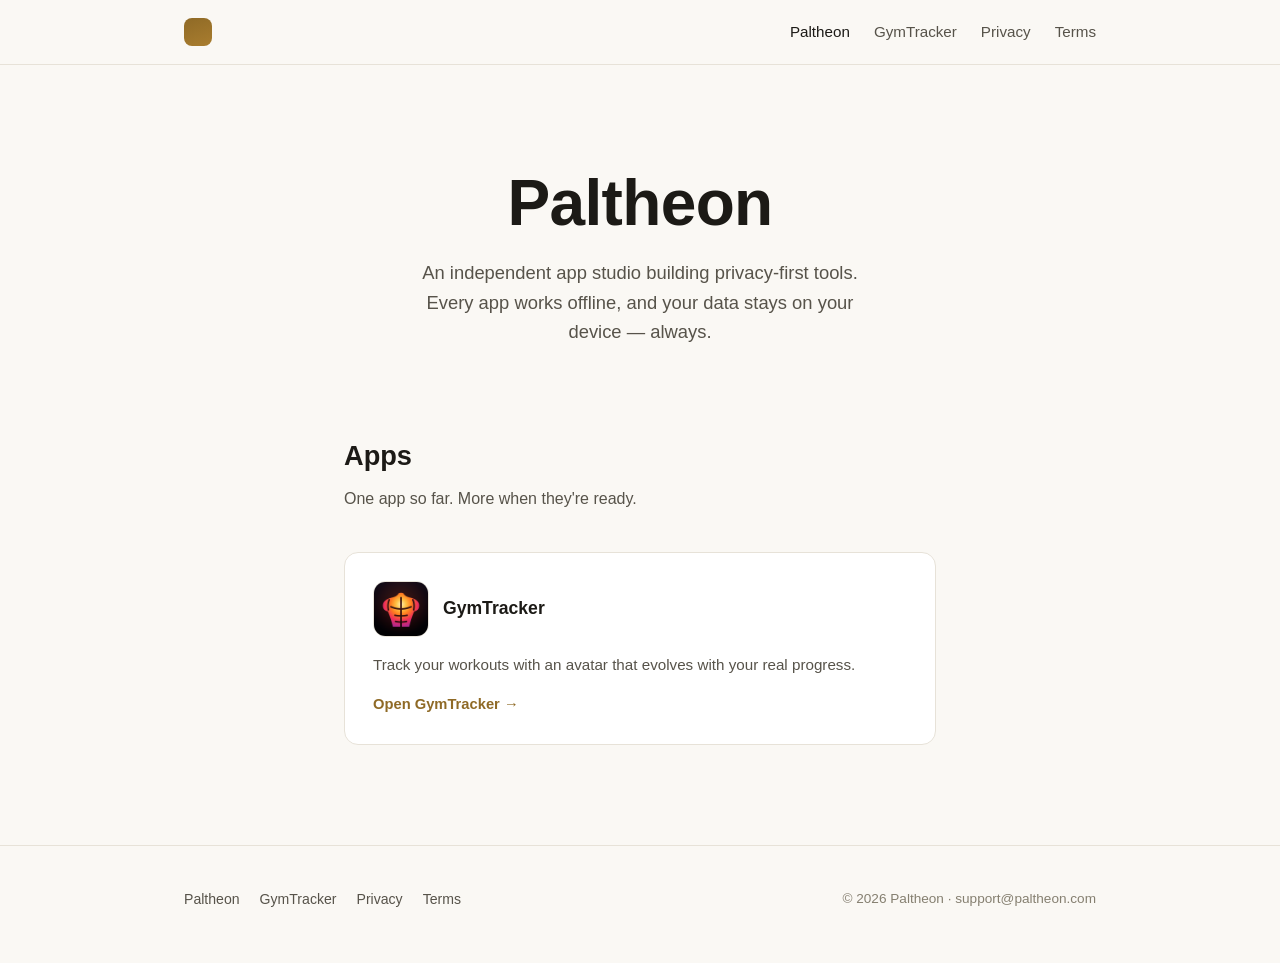
==== index.html @ 024e6dd6 "Restructure site: Paltheon company home, GymTracker product page" ====
<!doctype html>
<html lang="en">
<head>
<meta charset="utf-8">
<meta name="viewport" content="width=device-width, initial-scale=1">
<title>Paltheon</title>
<meta name="description" content="Paltheon is an independent app studio building privacy-first tools. Every app works offline, and your data stays on your device.">
<link rel="stylesheet" href="styles.css">
</head>
<body>

<header class="site-header">
  <div class="wrap">
    <a class="brand" href="index.html" aria-label="Paltheon — Home">
      <span class="brand-mark" aria-hidden="true"></span>
    </a>
    <nav class="site-nav" aria-label="Primary">
      <a href="index.html" aria-current="page">Paltheon</a>
      <a href="gymtracker.html">GymTracker</a>
      <a href="privacy.html">Privacy</a>
      <a href="terms.html">Terms</a>
    </nav>
  </div>
</header>

<main>
  <section class="company-hero">
    <div class="wrap">
      <h1>Paltheon</h1>
      <p class="lede">
        An independent app studio building privacy-first tools. Every app works offline,
        and your data stays on your device — always.
      </p>
    </div>
  </section>

  <section class="apps-section">
    <div class="wrap">
      <h2 class="section-heading">Apps</h2>
      <p class="section-sub">One app so far. More when they're ready.</p>
      <div class="app-grid">
        <div class="app-card">
          <div class="app-card-head">
            <img class="icon-img icon-img--sm" src="gymtracker-icon.png" width="256" height="256" alt="GymTracker app icon">
            <h3>GymTracker</h3>
          </div>
          <p>Track your workouts with an avatar that evolves with your real progress.</p>
          <a class="app-link" href="gymtracker.html">Open GymTracker →</a>
        </div>
      </div>
    </div>
  </section>
</main>

<footer class="site-footer">
  <div class="wrap">
    <nav aria-label="Footer">
      <a href="index.html">Paltheon</a>
      <a href="gymtracker.html">GymTracker</a>
      <a href="privacy.html">Privacy</a>
      <a href="terms.html">Terms</a>
    </nav>
    <p class="footer-copy">© 2026 Paltheon · support@paltheon.com</p>
  </div>
</footer>

</body>
</html>
---- styles.css ----
/* Paltheon — shared styles. System fonts only, no external resources. */

:root {
  --bg: #0b0b0d;
  --bg-elevated: #131316;
  --bg-card: #17171b;
  --border: #26262b;
  --text: #ececef;
  --text-muted: #a3a3ab;
  --text-faint: #6f6f78;
  --accent: #c9a15a;
  --accent-strong: #e0b96b;
  --accent-text: #14110a;
  --radius: 14px;
  --max-width: 960px;
}

@media (prefers-color-scheme: light) {
  :root {
    --bg: #faf8f4;
    --bg-elevated: #ffffff;
    --bg-card: #ffffff;
    --border: #e7e2d8;
    --text: #1c1a16;
    --text-muted: #57534a;
    --text-faint: #857f70;
    --accent: #a97d2f;
    --accent-strong: #8f6a26;
    --accent-text: #fffaf0;
  }
}

* {
  box-sizing: border-box;
}

html {
  -webkit-text-size-adjust: 100%;
}

body {
  margin: 0;
  background: var(--bg);
  color: var(--text);
  font-family: -apple-system, BlinkMacSystemFont, "Segoe UI", Roboto, Helvetica, Arial, sans-serif;
  line-height: 1.6;
  -webkit-font-smoothing: antialiased;
}

a {
  color: var(--accent-strong);
  text-decoration: none;
}

a:hover,
a:focus-visible {
  text-decoration: underline;
}

img,
svg {
  max-width: 100%;
}

.wrap {
  max-width: var(--max-width);
  margin: 0 auto;
  padding: 0 24px;
}

/* Header */

.site-header {
  border-bottom: 1px solid var(--border);
  background: var(--bg);
  position: sticky;
  top: 0;
  z-index: 10;
}

.site-header .wrap {
  display: flex;
  align-items: center;
  justify-content: space-between;
  padding-top: 18px;
  padding-bottom: 18px;
  gap: 16px;
  flex-wrap: wrap;
}

.brand {
  display: flex;
  align-items: center;
  color: var(--text);
}

.brand:hover,
.brand:focus-visible {
  text-decoration: none;
}

.brand-mark {
  width: 28px;
  height: 28px;
  border-radius: 8px;
  background: linear-gradient(160deg, var(--accent-strong), var(--accent));
  flex-shrink: 0;
}

/* App icon image (used on the company page and the GymTracker page) */

.icon-img {
  display: block;
  border-radius: 22%;
  border: 1px solid var(--border);
}

.icon-img--sm {
  width: 56px;
  height: 56px;
}

.icon-img--lg {
  width: 96px;
  height: 96px;
}

nav.site-nav {
  display: flex;
  gap: 24px;
}

nav.site-nav a {
  color: var(--text-muted);
  font-size: 0.95rem;
  font-weight: 500;
}

nav.site-nav a[aria-current="page"] {
  color: var(--text);
}

nav.site-nav a:hover,
nav.site-nav a:focus-visible {
  color: var(--accent-strong);
  text-decoration: none;
}

/* Hero */

.hero {
  padding: 88px 0 64px;
}

.hero .wrap {
  display: grid;
  grid-template-columns: 1.1fr 0.9fr;
  gap: 48px;
  align-items: center;
}

@media (max-width: 760px) {
  .hero .wrap {
    grid-template-columns: 1fr;
  }
  .hero {
    padding: 56px 0 40px;
  }
}

.eyebrow {
  display: inline-block;
  font-size: 0.78rem;
  font-weight: 700;
  letter-spacing: 0.12em;
  text-transform: uppercase;
  color: var(--accent-strong);
  margin-bottom: 18px;
}

h1 {
  font-size: clamp(2.4rem, 5vw, 3.4rem);
  line-height: 1.08;
  margin: 0 0 20px;
  letter-spacing: -0.01em;
}

.hero p.lede {
  font-size: 1.15rem;
  color: var(--text-muted);
  max-width: 46ch;
  margin: 0 0 32px;
}

.cta-row {
  display: flex;
  align-items: center;
  gap: 18px;
  flex-wrap: wrap;
}

.btn {
  display: inline-flex;
  align-items: center;
  gap: 8px;
  padding: 14px 26px;
  border-radius: 999px;
  font-weight: 700;
  font-size: 0.98rem;
}

.btn-primary {
  background: linear-gradient(160deg, var(--accent-strong), var(--accent));
  color: var(--accent-text);
}

.btn-primary:hover,
.btn-primary:focus-visible {
  text-decoration: none;
  filter: brightness(1.06);
}

.cta-note {
  color: var(--text-faint);
  font-size: 0.9rem;
}

/* Store badge (disabled "coming soon" state — plain HTML/CSS, not Apple artwork) */

.store-badge {
  display: inline-flex;
  align-items: center;
  gap: 12px;
  padding: 10px 20px;
  border-radius: 12px;
  border: 1px solid var(--border);
  background: var(--bg-card);
  color: var(--text-faint);
  cursor: not-allowed;
  user-select: none;
}

.store-badge-glyph {
  width: 28px;
  height: 28px;
  border-radius: 8px;
  background: linear-gradient(160deg, var(--border), var(--bg-elevated));
  flex-shrink: 0;
}

.store-badge-text {
  display: flex;
  flex-direction: column;
  line-height: 1.25;
}

.store-badge-eyebrow {
  font-size: 0.66rem;
  letter-spacing: 0.05em;
  text-transform: uppercase;
}

.store-badge-title {
  font-size: 1.05rem;
  font-weight: 700;
  color: var(--text-muted);
}

/* Company hero (index.html) */

.company-hero {
  padding: 104px 0 64px;
  text-align: center;
}

.company-hero .wrap {
  max-width: 640px;
}

.company-hero h1 {
  font-size: clamp(2.6rem, 6vw, 4rem);
}

.company-hero p.lede {
  font-size: 1.15rem;
  color: var(--text-muted);
  max-width: 46ch;
  margin: 0 auto;
}

/* Apps grid (company page) */

.apps-section {
  padding: 24px 0 100px;
}

.apps-section .wrap {
  max-width: 640px;
}

.app-grid {
  display: grid;
  grid-template-columns: repeat(auto-fit, minmax(240px, 1fr));
  gap: 20px;
}

.app-card {
  background: var(--bg-card);
  border: 1px solid var(--border);
  border-radius: var(--radius);
  padding: 28px;
  display: flex;
  flex-direction: column;
  gap: 16px;
}

.app-card-head {
  display: flex;
  align-items: center;
  gap: 14px;
}

.app-card h3 {
  margin: 0;
  font-size: 1.1rem;
}

.app-card p {
  margin: 0;
  color: var(--text-muted);
  font-size: 0.95rem;
}

.app-card .app-link {
  font-weight: 600;
  font-size: 0.92rem;
  align-self: flex-start;
}

/* GymTracker hero identity row */

.hero-icon-row {
  display: flex;
  align-items: center;
  gap: 16px;
  margin-bottom: 18px;
}

.hero-icon-row .eyebrow {
  margin-bottom: 0;
}

/* Phone mockup */

.phone-shell {
  justify-self: center;
  width: 220px;
  height: 448px;
  border-radius: 42px;
  background: linear-gradient(160deg, var(--bg-elevated), var(--bg-card));
  border: 1px solid var(--border);
  box-shadow: 0 30px 60px -20px rgba(0, 0, 0, 0.55);
  padding: 12px;
  position: relative;
}

@media (prefers-color-scheme: light) {
  .phone-shell {
    box-shadow: 0 30px 60px -25px rgba(30, 25, 10, 0.25);
  }
}

.phone-notch {
  position: absolute;
  top: 12px;
  left: 50%;
  transform: translateX(-50%);
  width: 90px;
  height: 22px;
  border-radius: 12px;
  background: var(--bg);
}

.phone-screen {
  width: 100%;
  height: 100%;
  border-radius: 30px;
  background: radial-gradient(120% 90% at 30% 0%, rgba(201, 161, 90, 0.22), transparent 60%), var(--bg);
  border: 1px solid var(--border);
  display: flex;
  flex-direction: column;
  align-items: center;
  justify-content: center;
  gap: 14px;
  padding: 24px;
}

.phone-avatar {
  width: 84px;
  height: 84px;
  border-radius: 50%;
  background: linear-gradient(150deg, var(--accent-strong), var(--accent));
  position: relative;
}

.phone-avatar::after {
  content: "";
  position: absolute;
  inset: 18px;
  border-radius: 50%;
  background: var(--bg);
  opacity: 0.15;
}

.phone-bar {
  width: 100%;
  height: 10px;
  border-radius: 999px;
  background: var(--bg-card);
  border: 1px solid var(--border);
  overflow: hidden;
}

.phone-bar span {
  display: block;
  height: 100%;
  width: 72%;
  background: linear-gradient(90deg, var(--accent), var(--accent-strong));
}

.phone-caption {
  font-size: 0.72rem;
  color: var(--text-faint);
  letter-spacing: 0.04em;
  text-transform: uppercase;
}

/* Features */

.features {
  padding: 40px 0 72px;
}

.section-heading {
  margin: 0 0 8px;
  font-size: 1.7rem;
}

.section-sub {
  color: var(--text-muted);
  margin: 0 0 40px;
  max-width: 60ch;
}

.feature-grid {
  display: grid;
  grid-template-columns: repeat(3, 1fr);
  gap: 20px;
}

@media (max-width: 760px) {
  .feature-grid {
    grid-template-columns: repeat(2, 1fr);
  }
}

@media (max-width: 540px) {
  .feature-grid {
    grid-template-columns: 1fr;
  }
}

.feature-card {
  background: var(--bg-card);
  border: 1px solid var(--border);
  border-radius: var(--radius);
  padding: 24px;
}

.feature-icon {
  width: 40px;
  height: 40px;
  border-radius: 10px;
  background: linear-gradient(160deg, rgba(201, 161, 90, 0.25), rgba(201, 161, 90, 0.08));
  border: 1px solid var(--border);
  margin-bottom: 16px;
}

.feature-card h3 {
  margin: 0 0 8px;
  font-size: 1.05rem;
}

.feature-card p {
  margin: 0;
  color: var(--text-muted);
  font-size: 0.94rem;
}

/* Waitlist band */

.waitlist {
  padding: 56px 0 88px;
}

.waitlist-card {
  background: linear-gradient(160deg, var(--bg-elevated), var(--bg-card));
  border: 1px solid var(--border);
  border-radius: 20px;
  padding: 48px;
  text-align: center;
}

@media (max-width: 600px) {
  .waitlist-card {
    padding: 32px 20px;
  }
}

.waitlist-card h2 {
  margin: 0 0 12px;
  font-size: 1.6rem;
}

.waitlist-card p {
  color: var(--text-muted);
  margin: 0 0 28px;
  max-width: 50ch;
  margin-left: auto;
  margin-right: auto;
}

/* Footer */

.site-footer {
  border-top: 1px solid var(--border);
  padding: 28px 0 40px;
}

.site-footer .wrap {
  display: flex;
  justify-content: space-between;
  align-items: center;
  flex-wrap: wrap;
  gap: 12px;
}

.site-footer nav {
  display: flex;
  gap: 20px;
}

.site-footer nav a {
  color: var(--text-muted);
  font-size: 0.88rem;
}

.footer-copy {
  color: var(--text-faint);
  font-size: 0.85rem;
}

/* Content pages (privacy / terms) */

.content-page {
  padding: 56px 0 88px;
}

.content-page h1 {
  font-size: 2.1rem;
  margin-bottom: 4px;
}

.content-page .updated {
  color: var(--text-faint);
  font-size: 0.9rem;
  margin-bottom: 40px;
}

.content-page h2 {
  font-size: 1.25rem;
  margin-top: 40px;
  margin-bottom: 12px;
}

.content-page p,
.content-page li {
  color: var(--text-muted);
  font-size: 1rem;
}

.content-page ul {
  padding-left: 22px;
}

.content-page strong {
  color: var(--text);
}
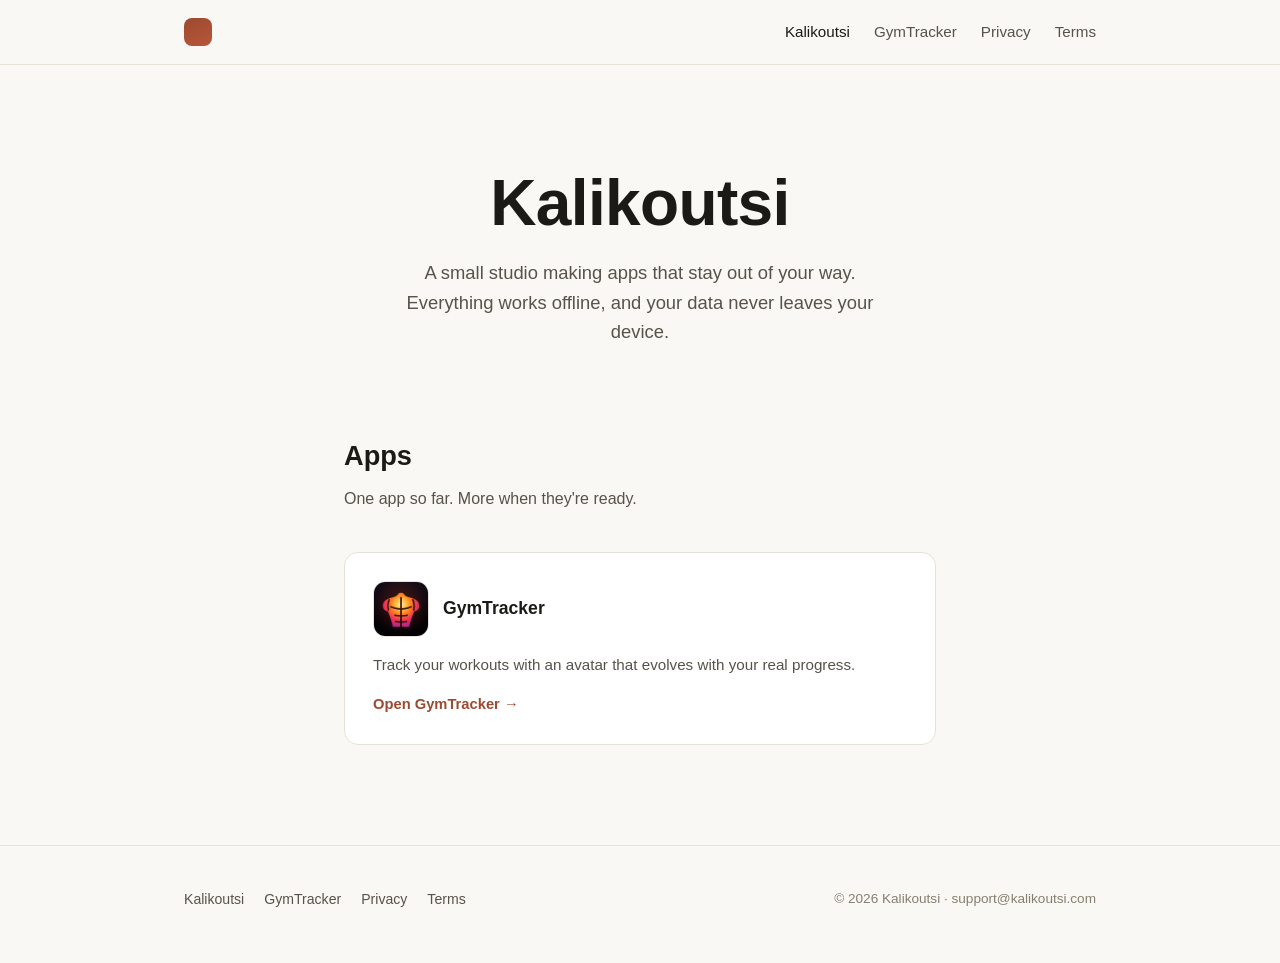
==== commit a9a1396b: "Rebrand Paltheon to Kalikoutsi" ====
--- a/index.html
+++ b/index.html
@@ -3,19 +3,19 @@
 <head>
 <meta charset="utf-8">
 <meta name="viewport" content="width=device-width, initial-scale=1">
-<title>Paltheon</title>
-<meta name="description" content="Paltheon is an independent app studio building privacy-first tools. Every app works offline, and your data stays on your device.">
+<title>Kalikoutsi</title>
+<meta name="description" content="Kalikoutsi is a small studio building simple, privacy-first apps. Every app works offline, and your data stays on your device.">
 <link rel="stylesheet" href="styles.css">
 </head>
 <body>
 
 <header class="site-header">
   <div class="wrap">
-    <a class="brand" href="index.html" aria-label="Paltheon — Home">
+    <a class="brand" href="index.html" aria-label="Kalikoutsi — Home">
       <span class="brand-mark" aria-hidden="true"></span>
     </a>
     <nav class="site-nav" aria-label="Primary">
-      <a href="index.html" aria-current="page">Paltheon</a>
+      <a href="index.html" aria-current="page">Kalikoutsi</a>
       <a href="gymtracker.html">GymTracker</a>
       <a href="privacy.html">Privacy</a>
       <a href="terms.html">Terms</a>
@@ -26,10 +26,10 @@
 <main>
   <section class="company-hero">
     <div class="wrap">
-      <h1>Paltheon</h1>
+      <h1>Kalikoutsi</h1>
       <p class="lede">
-        An independent app studio building privacy-first tools. Every app works offline,
-        and your data stays on your device — always.
+        A small studio making apps that stay out of your way. Everything works offline,
+        and your data never leaves your device.
       </p>
     </div>
   </section>
@@ -55,12 +55,12 @@
 <footer class="site-footer">
   <div class="wrap">
     <nav aria-label="Footer">
-      <a href="index.html">Paltheon</a>
+      <a href="index.html">Kalikoutsi</a>
       <a href="gymtracker.html">GymTracker</a>
       <a href="privacy.html">Privacy</a>
       <a href="terms.html">Terms</a>
     </nav>
-    <p class="footer-copy">© 2026 Paltheon · support@paltheon.com</p>
+    <p class="footer-copy">© 2026 Kalikoutsi · support@kalikoutsi.com</p>
   </div>
 </footer>
 
--- a/styles.css
+++ b/styles.css
@@ -1,4 +1,4 @@
-/* Paltheon — shared styles. System fonts only, no external resources. */
+/* Kalikoutsi — shared styles. System fonts only, no external resources. */
 
 :root {
   --bg: #0b0b0d;
@@ -8,9 +8,9 @@
   --text: #ececef;
   --text-muted: #a3a3ab;
   --text-faint: #6f6f78;
-  --accent: #c9a15a;
-  --accent-strong: #e0b96b;
-  --accent-text: #14110a;
+  --accent: #cc6b49;
+  --accent-strong: #e08563;
+  --accent-text: #241008;
   --radius: 14px;
   --max-width: 960px;
 }
@@ -24,9 +24,9 @@
     --text: #1c1a16;
     --text-muted: #57534a;
     --text-faint: #857f70;
-    --accent: #a97d2f;
-    --accent-strong: #8f6a26;
-    --accent-text: #fffaf0;
+    --accent: #b8563a;
+    --accent-strong: #9c4a30;
+    --accent-text: #fff6f0;
   }
 }
 
@@ -385,7 +385,7 @@
   width: 100%;
   height: 100%;
   border-radius: 30px;
-  background: radial-gradient(120% 90% at 30% 0%, rgba(201, 161, 90, 0.22), transparent 60%), var(--bg);
+  background: radial-gradient(120% 90% at 30% 0%, rgba(204, 107, 73, 0.22), transparent 60%), var(--bg);
   border: 1px solid var(--border);
   display: flex;
   flex-direction: column;
@@ -481,7 +481,7 @@
   width: 40px;
   height: 40px;
   border-radius: 10px;
-  background: linear-gradient(160deg, rgba(201, 161, 90, 0.25), rgba(201, 161, 90, 0.08));
+  background: linear-gradient(160deg, rgba(204, 107, 73, 0.25), rgba(204, 107, 73, 0.08));
   border: 1px solid var(--border);
   margin-bottom: 16px;
 }
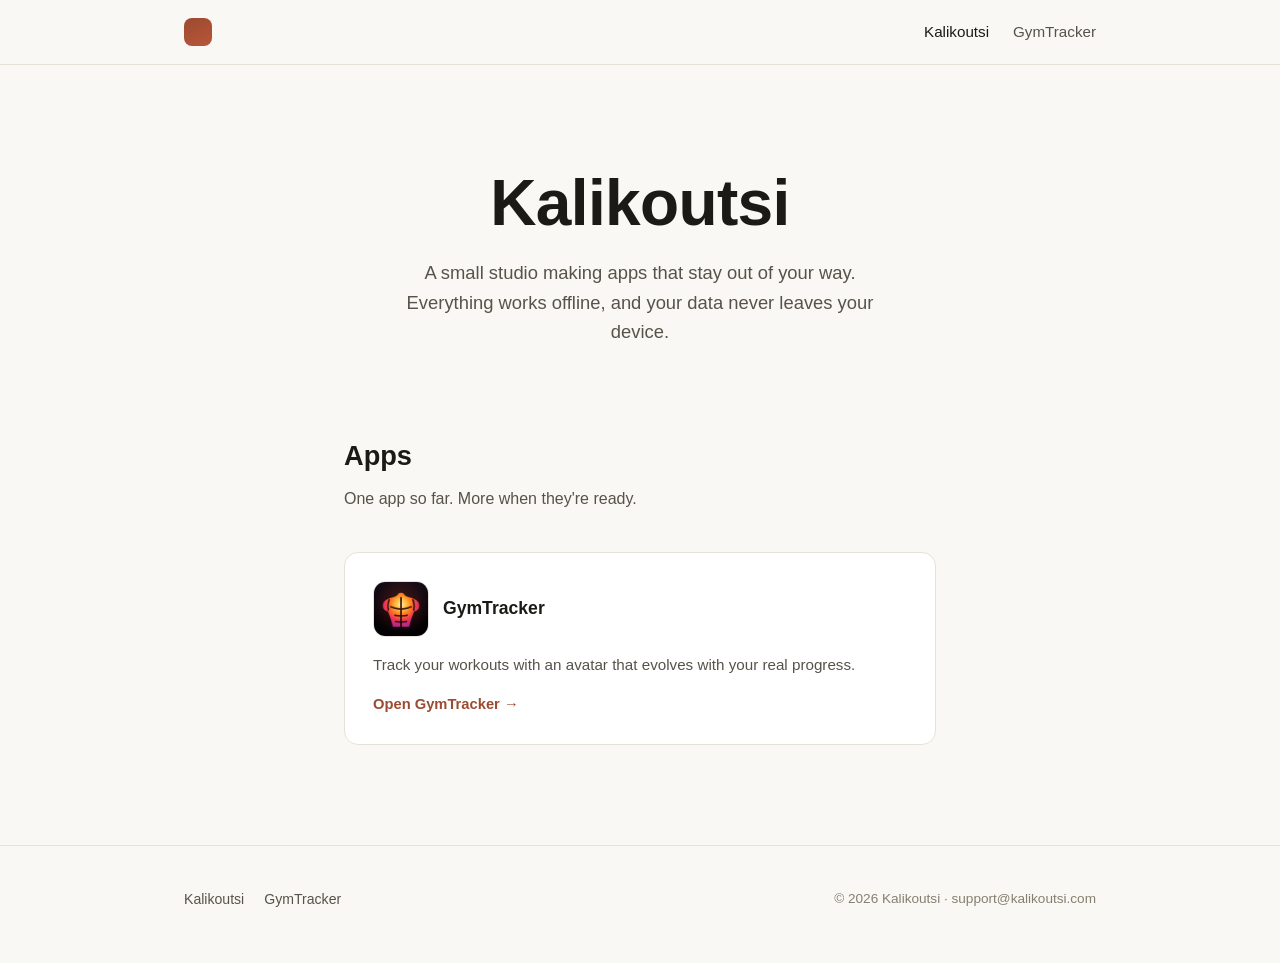
==== commit 881552a7: "Privacy and terms belong to the app, not to the website that advertises it A brochure site that coll" ====
--- a/index.html
+++ b/index.html
@@ -17,8 +17,6 @@
     <nav class="site-nav" aria-label="Primary">
       <a href="index.html" aria-current="page">Kalikoutsi</a>
       <a href="gymtracker.html">GymTracker</a>
-      <a href="privacy.html">Privacy</a>
-      <a href="terms.html">Terms</a>
     </nav>
   </div>
 </header>
@@ -57,8 +55,6 @@
     <nav aria-label="Footer">
       <a href="index.html">Kalikoutsi</a>
       <a href="gymtracker.html">GymTracker</a>
-      <a href="privacy.html">Privacy</a>
-      <a href="terms.html">Terms</a>
     </nav>
     <p class="footer-copy">© 2026 Kalikoutsi · support@kalikoutsi.com</p>
   </div>
--- a/styles.css
+++ b/styles.css
@@ -596,3 +596,31 @@
 .content-page strong {
   color: var(--text);
 }
+
+/* The GymTracker page's legal footer block — its privacy policy and terms live on their
+   own pages (easy to edit, and one set per app), and this is where the app page points at
+   them. Deliberately quiet: it sits after the waitlist call to action, not competing with it. */
+.app-legal {
+  padding: 3rem 0 4rem;
+  border-top: 1px solid var(--border);
+}
+.app-legal h2 {
+  font-size: 1.1rem;
+  margin: 0 0 0.6rem;
+}
+.app-legal p {
+  margin: 0 0 0.75rem;
+  max-width: 60ch;
+}
+.app-legal-links {
+  display: flex;
+  flex-wrap: wrap;
+  gap: 1.5rem;
+}
+.app-legal-links a {
+  font-weight: 600;
+}
+.app-legal-note {
+  font-size: 0.9rem;
+  opacity: 0.75;
+}
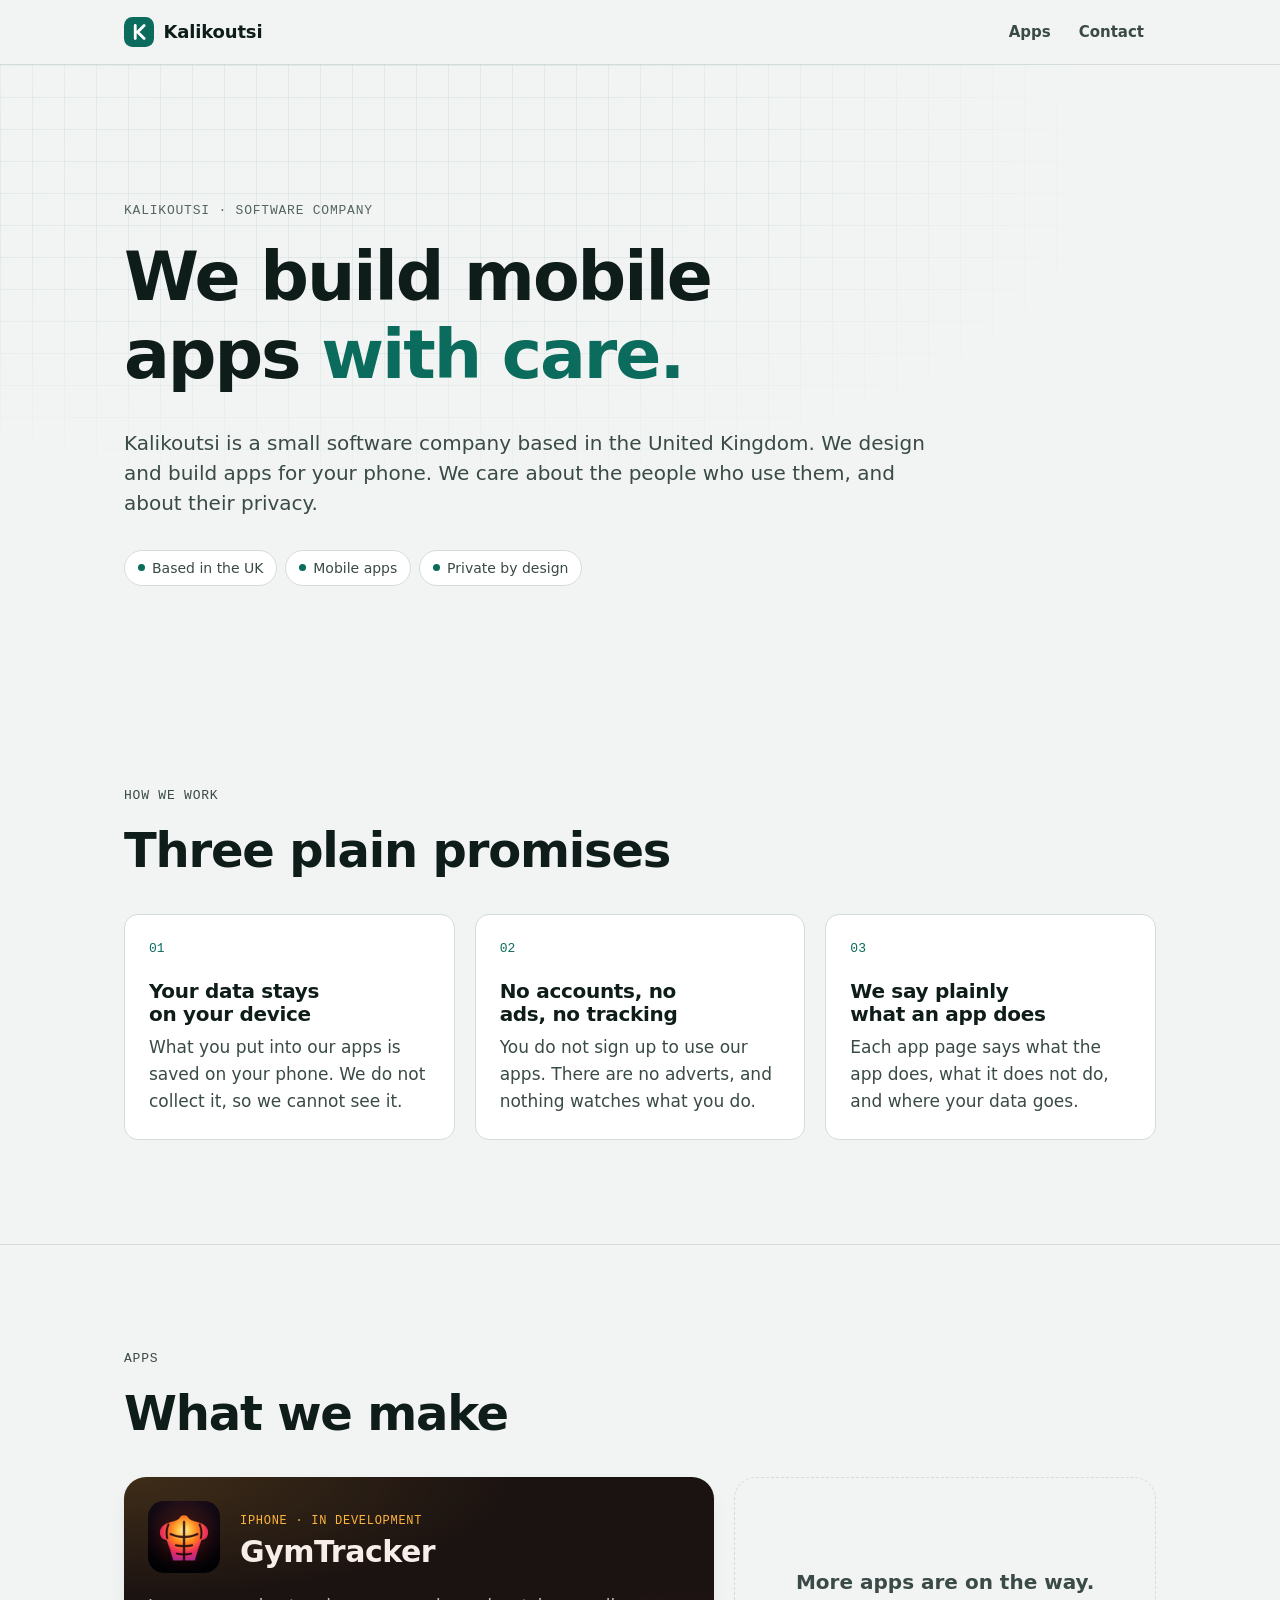
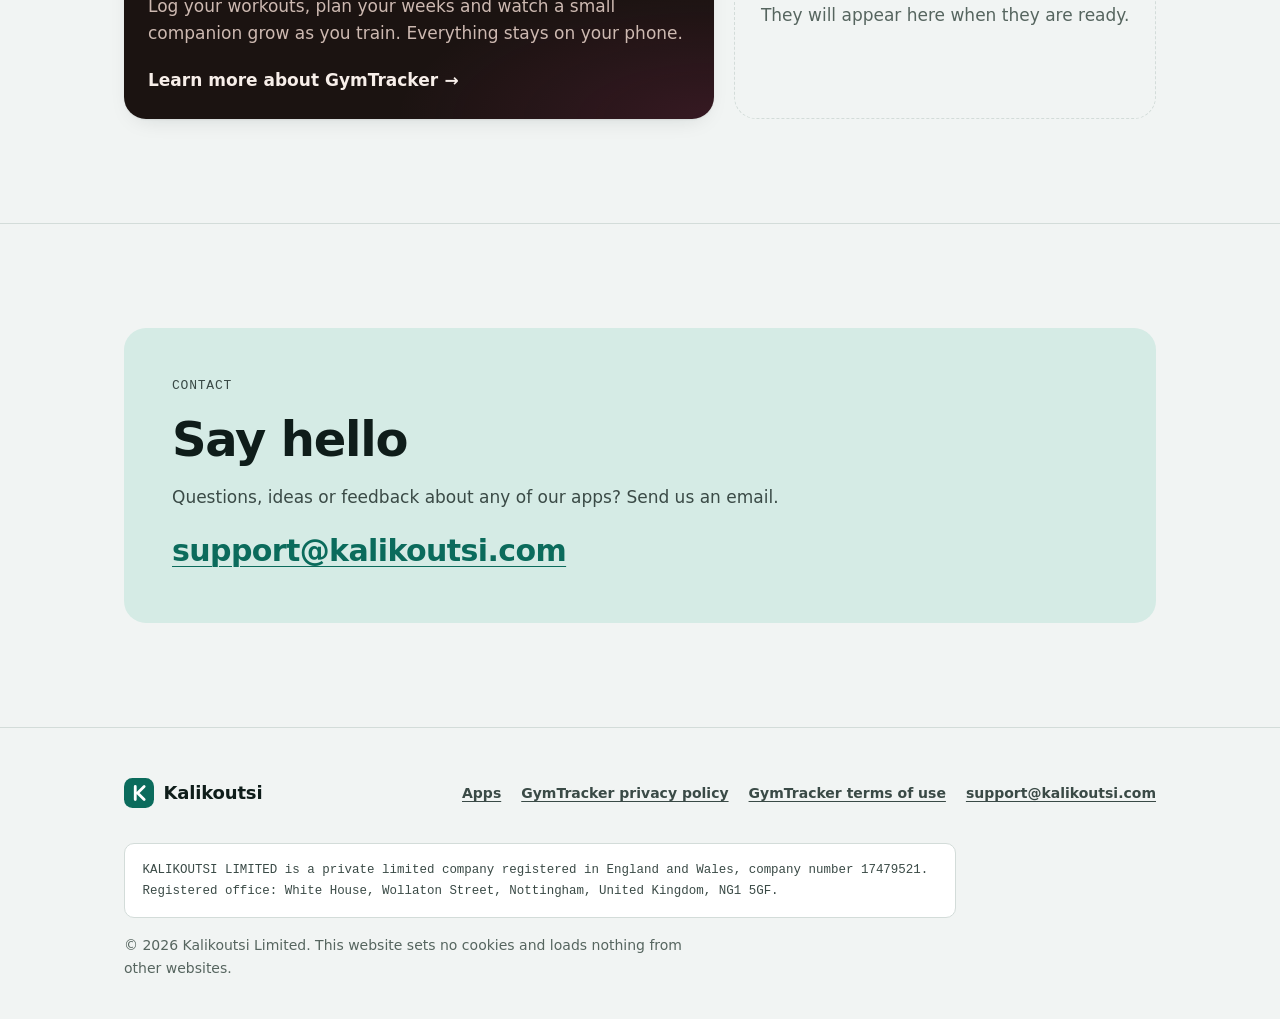
==== commit e811a3d6: "Redesign: the site is about the company, with GymTracker as the first app The home page says who Kal" ====
--- a/index.html
+++ b/index.html
@@ -1,50 +1,106 @@
 <!doctype html>
-<html lang="en">
+<html lang="en-GB">
 <head>
 <meta charset="utf-8">
 <meta name="viewport" content="width=device-width, initial-scale=1">
-<title>Kalikoutsi</title>
-<meta name="description" content="Kalikoutsi is a small studio building simple, privacy-first apps. Every app works offline, and your data stays on your device.">
+<title>Kalikoutsi: mobile apps, made in the UK</title>
+<meta name="description" content="Kalikoutsi is a small UK software company. We design and build mobile apps that keep your data on your device, with no accounts, no ads and no tracking.">
+<meta name="color-scheme" content="light dark">
+<link rel="icon" href="data:image/svg+xml,%3Csvg xmlns='http://www.w3.org/2000/svg' viewBox='0 0 32 32'%3E%3Crect width='32' height='32' rx='9' fill='%230b6b5c'/%3E%3Cpath d='M12 9v14M21.5 9l-7 7 7 7' fill='none' stroke='%23fff' stroke-width='3' stroke-linecap='round' stroke-linejoin='round'/%3E%3C/svg%3E">
 <link rel="stylesheet" href="styles.css">
 </head>
 <body>
 
+<a class="skip-link" href="#main">Skip to content</a>
+
 <header class="site-header">
   <div class="wrap">
-    <a class="brand" href="index.html" aria-label="Kalikoutsi — Home">
-      <span class="brand-mark" aria-hidden="true"></span>
+    <a class="brand" href="index.html">
+      <svg class="mark" viewBox="0 0 32 32" aria-hidden="true" focusable="false"><rect width="32" height="32" rx="9"/><path d="M12 9v14M21.5 9l-7 7 7 7"/></svg>
+      <span>Kalikoutsi</span>
     </a>
-    <nav class="site-nav" aria-label="Primary">
-      <a href="index.html" aria-current="page">Kalikoutsi</a>
-      <a href="gymtracker.html">GymTracker</a>
+    <nav class="site-nav" aria-label="Main">
+      <ul>
+        <li><a href="index.html#apps">Apps</a></li>
+        <li><a href="index.html#contact">Contact</a></li>
+      </ul>
     </nav>
   </div>
 </header>
 
-<main>
-  <section class="company-hero">
+<main id="main">
+  <section class="hero" aria-labelledby="hero-title">
     <div class="wrap">
-      <h1>Kalikoutsi</h1>
-      <p class="lede">
-        A small studio making apps that stay out of your way. Everything works offline,
-        and your data never leaves your device.
+      <p class="eyebrow rise">Kalikoutsi &middot; Software company</p>
+      <h1 id="hero-title" class="rise" style="--i:1">We build mobile apps <em>with care.</em></h1>
+      <p class="lede rise" style="--i:2">
+        Kalikoutsi is a small software company based in the United Kingdom. We design and build
+        apps for your phone. We care about the people who use them, and about their privacy.
       </p>
+      <ul class="hero-meta rise" style="--i:3" aria-label="About us">
+        <li class="chip"><span class="chip-dot" aria-hidden="true"></span>Based in the UK</li>
+        <li class="chip"><span class="chip-dot" aria-hidden="true"></span>Mobile apps</li>
+        <li class="chip"><span class="chip-dot" aria-hidden="true"></span>Private by design</li>
+      </ul>
     </div>
   </section>
 
-  <section class="apps-section">
+  <section class="section" aria-labelledby="how-title">
     <div class="wrap">
-      <h2 class="section-heading">Apps</h2>
-      <p class="section-sub">One app so far. More when they're ready.</p>
-      <div class="app-grid">
-        <div class="app-card">
-          <div class="app-card-head">
-            <img class="icon-img icon-img--sm" src="gymtracker-icon.png" width="256" height="256" alt="GymTracker app icon">
+      <div class="section-head">
+        <p class="eyebrow">How we work</p>
+        <h2 id="how-title">Three plain promises</h2>
+      </div>
+      <ol class="principles">
+        <li>
+          <h3>Your data stays on your device</h3>
+          <p>What you put into our apps is saved on your phone. We do not collect it, so we cannot see it.</p>
+        </li>
+        <li>
+          <h3>No accounts, no ads, no tracking</h3>
+          <p>You do not sign up to use our apps. There are no adverts, and nothing watches what you do.</p>
+        </li>
+        <li>
+          <h3>We say plainly what an app does</h3>
+          <p>Each app page says what the app does, what it does not do, and where your data goes.</p>
+        </li>
+      </ol>
+    </div>
+  </section>
+
+  <section class="section" id="apps" aria-labelledby="apps-title">
+    <div class="wrap">
+      <div class="section-head">
+        <p class="eyebrow">Apps</p>
+        <h2 id="apps-title">What we make</h2>
+      </div>
+      <ul class="app-grid">
+        <li class="app-card">
+          <img class="app-icon" src="gymtracker-icon.png" width="192" height="192" alt="">
+          <div>
+            <span class="app-status">iPhone &middot; In development</span>
             <h3>GymTracker</h3>
           </div>
-          <p>Track your workouts with an avatar that evolves with your real progress.</p>
-          <a class="app-link" href="gymtracker.html">Open GymTracker →</a>
-        </div>
+          <div class="app-body">
+            <p>Log your workouts, plan your weeks and watch a small companion grow as you train. Everything stays on your phone.</p>
+            <a class="more" href="gymtracker.html">Learn more about GymTracker <span aria-hidden="true">&rarr;</span></a>
+          </div>
+        </li>
+        <li class="app-soon">
+          <strong>More apps are on the way.</strong>
+          <p>They will appear here when they are ready.</p>
+        </li>
+      </ul>
+    </div>
+  </section>
+
+  <section class="section" id="contact" aria-labelledby="contact-title">
+    <div class="wrap">
+      <div class="contact-card">
+        <p class="eyebrow">Contact</p>
+        <h2 id="contact-title">Say hello</h2>
+        <p>Questions, ideas or feedback about any of our apps? Send us an email.</p>
+        <a class="big-link" href="mailto:support@kalikoutsi.com">support@kalikoutsi.com</a>
       </div>
     </div>
   </section>
@@ -52,11 +108,22 @@
 
 <footer class="site-footer">
   <div class="wrap">
-    <nav aria-label="Footer">
-      <a href="index.html">Kalikoutsi</a>
-      <a href="gymtracker.html">GymTracker</a>
-    </nav>
-    <p class="footer-copy">© 2026 Kalikoutsi · support@kalikoutsi.com</p>
+    <div class="footer-top">
+      <a class="brand" href="index.html">
+        <svg class="mark" viewBox="0 0 32 32" aria-hidden="true" focusable="false"><rect width="32" height="32" rx="9"/><path d="M12 9v14M21.5 9l-7 7 7 7"/></svg>
+        <span>Kalikoutsi</span>
+      </a>
+      <nav aria-label="Footer">
+        <ul>
+          <li><a href="index.html#apps">Apps</a></li>
+          <li><a href="gymtracker-privacy.html">GymTracker privacy policy</a></li>
+          <li><a href="gymtracker-terms.html">GymTracker terms of use</a></li>
+          <li><a href="mailto:support@kalikoutsi.com">support@kalikoutsi.com</a></li>
+        </ul>
+      </nav>
+    </div>
+    <p class="legal">KALIKOUTSI LIMITED is a private limited company registered in England and Wales, company number 17479521. Registered office: White House, Wollaton Street, Nottingham, United Kingdom, NG1 5GF.</p>
+    <p class="fine">&copy; 2026 Kalikoutsi Limited. This website sets no cookies and loads nothing from other websites.</p>
   </div>
 </footer>
 
--- a/styles.css
+++ b/styles.css
@@ -1,626 +1,890 @@
-/* Kalikoutsi — shared styles. System fonts only, no external resources. */
+/*
+  Kalikoutsi — one stylesheet for the whole site.
+  System fonts only. No external requests of any kind.
+
+  Palette: a cool stone ground with deep teal ink for the company; the warm amber-to-magenta
+  of the GymTracker icon appears only where the app itself is shown, so it reads as the app.
+*/
 
 :root {
-  --bg: #0b0b0d;
-  --bg-elevated: #131316;
-  --bg-card: #17171b;
-  --border: #26262b;
-  --text: #ececef;
-  --text-muted: #a3a3ab;
-  --text-faint: #6f6f78;
-  --accent: #cc6b49;
-  --accent-strong: #e08563;
-  --accent-text: #241008;
+  color-scheme: light dark;
+
+  --bg: #f1f4f3;
+  --bg-raised: #ffffff;
+  --bg-sunk: #e6ecea;
+  --ink: #0f1d1a;
+  --ink-2: #3a4a46;
+  --ink-3: #56655f;
+  --line: #d3dcd9;
+  --grid: rgba(11, 107, 92, 0.07);
+  --accent: #0b6b5c;
+  --accent-hover: #08574a;
+  --accent-ink: #ffffff;
+  --accent-soft: #d5ebe5;
+
+  /* The app's own colours, taken from its icon. Same in both themes. */
+  --app-plate: #1b1311;
+  --app-plate-2: #261a17;
+  --app-ink: #f7eee9;
+  --app-ink-2: #cdb9b1;
+  --app-amber: #ffb53d;
+  --app-magenta: #d93b8a;
+
+  --font-sans: system-ui, -apple-system, BlinkMacSystemFont, "Segoe UI", "Noto Sans", "Helvetica Neue", sans-serif;
+  --font-display: ui-rounded, "SF Pro Rounded", system-ui, -apple-system, "Segoe UI", "Noto Sans", sans-serif;
+  --font-mono: ui-monospace, "SF Mono", "Cascadia Mono", Menlo, Consolas, monospace;
+
+  --step--1: 0.875rem;
+  --step-0: 1.0625rem;
+  --step-1: 1.25rem;
+  --step-2: clamp(1.5rem, 1.3rem + 1vw, 1.875rem);
+  --step-3: clamp(2rem, 1.45rem + 2.6vw, 3rem);
+  --step-4: clamp(2.4rem, 1.5rem + 4.2vw, 4.25rem);
+
+  --gutter: 16px;
+  --wrap: 68rem;
+  --measure: 65ch;
   --radius: 14px;
-  --max-width: 960px;
-}
-
-@media (prefers-color-scheme: light) {
+  --radius-lg: 22px;
+  --shadow: 0 1px 2px rgba(15, 29, 26, 0.06), 0 8px 24px -12px rgba(15, 29, 26, 0.18);
+}
+
+@media (prefers-color-scheme: dark) {
   :root {
-    --bg: #faf8f4;
-    --bg-elevated: #ffffff;
-    --bg-card: #ffffff;
-    --border: #e7e2d8;
-    --text: #1c1a16;
-    --text-muted: #57534a;
-    --text-faint: #857f70;
-    --accent: #b8563a;
-    --accent-strong: #9c4a30;
-    --accent-text: #fff6f0;
+    --bg: #0b1211;
+    --bg-raised: #121b19;
+    --bg-sunk: #0f1715;
+    --ink: #e5eeeb;
+    --ink-2: #b0bfba;
+    --ink-3: #8d9c97;
+    --line: #23312d;
+    --grid: rgba(95, 208, 185, 0.06);
+    --accent: #5fd0b9;
+    --accent-hover: #86e0cd;
+    --accent-ink: #04201a;
+    --accent-soft: #133631;
+    --shadow: 0 1px 2px rgba(0, 0, 0, 0.4), 0 10px 30px -14px rgba(0, 0, 0, 0.7);
   }
 }
 
-* {
-  box-sizing: border-box;
-}
+@media (min-width: 40rem) {
+  :root { --gutter: 28px; }
+}
+
+/* Base */
+
+*,
+*::before,
+*::after { box-sizing: border-box; }
 
 html {
   -webkit-text-size-adjust: 100%;
+  text-size-adjust: 100%;
+  scroll-behavior: smooth;
+  scroll-padding-top: 5rem;
 }
 
 body {
   margin: 0;
   background: var(--bg);
-  color: var(--text);
-  font-family: -apple-system, BlinkMacSystemFont, "Segoe UI", Roboto, Helvetica, Arial, sans-serif;
+  color: var(--ink);
+  font-family: var(--font-sans);
+  font-size: var(--step-0);
   line-height: 1.6;
   -webkit-font-smoothing: antialiased;
-}
+  overflow-wrap: break-word;
+}
+
+img, svg { display: block; max-width: 100%; height: auto; }
+
+h1, h2, h3 {
+  font-family: var(--font-display);
+  line-height: 1.15;
+  letter-spacing: -0.015em;
+  text-wrap: balance;
+  margin: 0 0 0.5em;
+}
+
+h1 { font-size: var(--step-4); font-weight: 700; letter-spacing: -0.03em; }
+h2 { font-size: var(--step-3); font-weight: 700; letter-spacing: -0.025em; }
+h3 { font-size: var(--step-1); font-weight: 650; }
+
+p { margin: 0 0 1em; max-width: var(--measure); text-wrap: pretty; }
 
 a {
-  color: var(--accent-strong);
+  color: var(--accent);
+  text-decoration-thickness: 1px;
+  text-underline-offset: 0.18em;
+}
+a:hover { color: var(--accent-hover); text-decoration-thickness: 2px; }
+
+:focus-visible {
+  outline: 3px solid var(--accent);
+  outline-offset: 3px;
+  border-radius: 6px;
+}
+
+.wrap {
+  max-width: var(--wrap);
+  margin-inline: auto;
+  padding-inline: var(--gutter);
+}
+
+.skip-link {
+  position: absolute;
+  left: var(--gutter);
+  top: -100px;
+  z-index: 100;
+  padding: 0.6rem 1rem;
+  background: var(--accent);
+  color: var(--accent-ink);
+  border-radius: 10px;
+  font-weight: 600;
   text-decoration: none;
 }
-
-a:hover,
-a:focus-visible {
-  text-decoration: underline;
-}
-
-img,
-svg {
-  max-width: 100%;
-}
-
-.wrap {
-  max-width: var(--max-width);
-  margin: 0 auto;
-  padding: 0 24px;
+.skip-link:focus { top: 12px; color: var(--accent-ink); }
+
+.eyebrow {
+  font-family: var(--font-mono);
+  font-size: 0.8125rem;
+  letter-spacing: 0.06em;
+  text-transform: uppercase;
+  color: var(--ink-3);
+  margin: 0 0 1rem;
+}
+
+.lede {
+  font-size: var(--step-1);
+  line-height: 1.5;
+  color: var(--ink-2);
 }
 
 /* Header */
 
 .site-header {
-  border-bottom: 1px solid var(--border);
-  background: var(--bg);
   position: sticky;
   top: 0;
-  z-index: 10;
+  z-index: 20;
+  background: var(--bg);
+  background: color-mix(in srgb, var(--bg) 86%, transparent);
+  -webkit-backdrop-filter: saturate(1.4) blur(12px);
+  backdrop-filter: saturate(1.4) blur(12px);
+  border-bottom: 1px solid var(--line);
 }
 
 .site-header .wrap {
   display: flex;
   align-items: center;
   justify-content: space-between;
-  padding-top: 18px;
-  padding-bottom: 18px;
-  gap: 16px;
+  gap: 1rem;
+  min-height: 4rem;
+}
+
+.brand {
+  display: inline-flex;
+  align-items: center;
+  gap: 0.6rem;
+  color: var(--ink);
+  text-decoration: none;
+  font-family: var(--font-display);
+  font-weight: 700;
+  font-size: 1.125rem;
+  letter-spacing: -0.01em;
+}
+.brand:hover { color: var(--ink); }
+
+.mark { width: 30px; height: 30px; flex: none; }
+.mark rect { fill: var(--accent); }
+.mark path {
+  fill: none;
+  stroke: var(--accent-ink);
+  stroke-width: 3;
+  stroke-linecap: round;
+  stroke-linejoin: round;
+}
+
+.site-nav ul {
+  display: flex;
+  gap: 0.25rem;
+  list-style: none;
+  margin: 0;
+  padding: 0;
+}
+
+.site-nav a {
+  display: inline-block;
+  padding: 0.5rem 0.75rem;
+  border-radius: 999px;
+  color: var(--ink-2);
+  font-weight: 550;
+  font-size: 0.9375rem;
+  text-decoration: none;
+}
+.site-nav a:hover { color: var(--ink); background: var(--bg-sunk); }
+
+/* Sections */
+
+.section { padding-block: clamp(3.5rem, 2.5rem + 5vw, 6.5rem); }
+.section + .section { border-top: 1px solid var(--line); }
+.section-head { margin-bottom: 2.25rem; }
+.section-head p { color: var(--ink-2); }
+
+/* Company hero */
+
+.hero {
+  position: relative;
+  isolation: isolate;
+  padding-block: clamp(4rem, 2.5rem + 8vw, 8.5rem) clamp(3rem, 2rem + 5vw, 6rem);
+  overflow: hidden;
+}
+
+.hero::before {
+  content: "";
+  position: absolute;
+  inset: 0;
+  z-index: -1;
+  background-image:
+    linear-gradient(var(--grid) 1px, transparent 1px),
+    linear-gradient(90deg, var(--grid) 1px, transparent 1px);
+  background-size: 32px 32px;
+  -webkit-mask-image: radial-gradient(ellipse 80% 70% at 30% 20%, #000 30%, transparent 75%);
+  mask-image: radial-gradient(ellipse 80% 70% at 30% 20%, #000 30%, transparent 75%);
+}
+
+.hero h1 { max-width: 15ch; }
+.hero h1 em { font-style: normal; color: var(--accent); }
+
+.hero-meta {
+  display: flex;
   flex-wrap: wrap;
-}
-
-.brand {
-  display: flex;
-  align-items: center;
-  color: var(--text);
-}
-
-.brand:hover,
-.brand:focus-visible {
+  gap: 0.5rem;
+  list-style: none;
+  padding: 0;
+  margin: 2rem 0 0;
+}
+
+.chip {
+  display: inline-flex;
+  align-items: center;
+  gap: 0.45rem;
+  padding: 0.35rem 0.8rem;
+  border: 1px solid var(--line);
+  border-radius: 999px;
+  background: var(--bg-raised);
+  font-size: var(--step--1);
+  color: var(--ink-2);
+}
+
+.chip-dot {
+  width: 7px;
+  height: 7px;
+  border-radius: 50%;
+  background: var(--accent);
+}
+
+/* Principles */
+
+.principles {
+  display: grid;
+  gap: 1rem;
+  list-style: none;
+  padding: 0;
+  margin: 0;
+  counter-reset: principle;
+}
+
+@media (min-width: 48rem) {
+  .principles { grid-template-columns: repeat(3, 1fr); gap: 1.25rem; }
+}
+
+.principles li {
+  counter-increment: principle;
+  padding: 1.5rem;
+  background: var(--bg-raised);
+  border: 1px solid var(--line);
+  border-radius: var(--radius);
+}
+
+.principles li::before {
+  content: counter(principle, decimal-leading-zero);
+  display: block;
+  font-family: var(--font-mono);
+  font-size: 0.8125rem;
+  color: var(--accent);
+  margin-bottom: 1.25rem;
+}
+
+.principles h3 { margin-bottom: 0.4em; }
+.principles p { margin: 0; color: var(--ink-2); }
+
+/* App cards */
+
+.app-grid {
+  display: grid;
+  gap: 1.25rem;
+  list-style: none;
+  padding: 0;
+  margin: 0;
+}
+
+@media (min-width: 52rem) {
+  .app-grid { grid-template-columns: minmax(0, 1.4fr) minmax(0, 1fr); }
+}
+
+.app-card {
+  position: relative;
+  display: grid;
+  gap: 1.25rem;
+  grid-template-columns: auto 1fr;
+  align-items: center;
+  padding: 1.5rem;
+  border-radius: var(--radius-lg);
+  background:
+    radial-gradient(120% 90% at 0% 0%, rgba(255, 181, 61, 0.16), transparent 55%),
+    radial-gradient(90% 90% at 100% 100%, rgba(217, 59, 138, 0.14), transparent 60%),
+    var(--app-plate);
+  color: var(--app-ink);
+  box-shadow: var(--shadow);
+  transition: transform 220ms ease;
+}
+
+.app-card:hover { transform: translateY(-3px); }
+.app-card:focus-within { outline: 3px solid var(--accent); outline-offset: 3px; }
+
+.app-card .app-icon { width: 72px; height: 72px; border-radius: 22%; }
+.app-card h3 { margin: 0.15rem 0 0; font-size: var(--step-2); color: var(--app-ink); }
+.app-card p { color: var(--app-ink-2); margin: 0; }
+
+.app-card .app-status {
+  font-family: var(--font-mono);
+  font-size: 0.75rem;
+  letter-spacing: 0.06em;
+  text-transform: uppercase;
+  color: var(--app-amber);
+}
+
+.app-card .app-body { grid-column: 1 / -1; }
+
+.app-card .more {
+  display: inline-flex;
+  align-items: center;
+  gap: 0.4rem;
+  margin-top: 1.25rem;
+  color: var(--app-ink);
+  font-weight: 650;
   text-decoration: none;
 }
 
-.brand-mark {
-  width: 28px;
-  height: 28px;
-  border-radius: 8px;
-  background: linear-gradient(160deg, var(--accent-strong), var(--accent));
-  flex-shrink: 0;
-}
-
-/* App icon image (used on the company page and the GymTracker page) */
-
-.icon-img {
-  display: block;
-  border-radius: 22%;
-  border: 1px solid var(--border);
-}
-
-.icon-img--sm {
-  width: 56px;
-  height: 56px;
-}
-
-.icon-img--lg {
-  width: 96px;
-  height: 96px;
-}
-
-nav.site-nav {
-  display: flex;
-  gap: 24px;
-}
-
-nav.site-nav a {
-  color: var(--text-muted);
-  font-size: 0.95rem;
-  font-weight: 500;
-}
-
-nav.site-nav a[aria-current="page"] {
-  color: var(--text);
-}
-
-nav.site-nav a:hover,
-nav.site-nav a:focus-visible {
-  color: var(--accent-strong);
-  text-decoration: none;
-}
-
-/* Hero */
-
-.hero {
-  padding: 88px 0 64px;
-}
-
-.hero .wrap {
-  display: grid;
-  grid-template-columns: 1.1fr 0.9fr;
-  gap: 48px;
-  align-items: center;
-}
-
-@media (max-width: 760px) {
-  .hero .wrap {
-    grid-template-columns: 1fr;
-  }
-  .hero {
-    padding: 56px 0 40px;
-  }
-}
-
-.eyebrow {
-  display: inline-block;
-  font-size: 0.78rem;
+/* The whole card is the link target; the link text is the accessible name. */
+.app-card .more::after {
+  content: "";
+  position: absolute;
+  inset: 0;
+  border-radius: inherit;
+}
+.app-card .more:focus-visible { outline: none; }
+.app-card .more span { display: inline-block; transition: transform 200ms ease; }
+.app-card:hover .more span { transform: translateX(4px); }
+
+.app-soon {
+  display: grid;
+  place-content: center;
+  gap: 0.25rem;
+  min-height: 10rem;
+  padding: 1.5rem;
+  border: 1.5px dashed var(--line);
+  border-radius: var(--radius-lg);
+  color: var(--ink-3);
+  text-align: center;
+}
+.app-soon strong { color: var(--ink-2); font-family: var(--font-display); font-size: var(--step-1); }
+.app-soon p { margin: 0; }
+
+/* Contact */
+
+.contact-card {
+  display: grid;
+  gap: 1rem;
+  padding: clamp(1.5rem, 1rem + 3vw, 3rem);
+  border-radius: var(--radius-lg);
+  background: var(--accent-soft);
+}
+.contact-card h2 { margin: 0; }
+.contact-card p { margin: 0; color: var(--ink-2); }
+
+.big-link {
+  font-family: var(--font-display);
+  font-size: var(--step-2);
   font-weight: 700;
-  letter-spacing: 0.12em;
-  text-transform: uppercase;
-  color: var(--accent-strong);
-  margin-bottom: 18px;
-}
-
-h1 {
-  font-size: clamp(2.4rem, 5vw, 3.4rem);
-  line-height: 1.08;
-  margin: 0 0 20px;
-  letter-spacing: -0.01em;
-}
-
-.hero p.lede {
-  font-size: 1.15rem;
-  color: var(--text-muted);
-  max-width: 46ch;
-  margin: 0 0 32px;
-}
-
-.cta-row {
-  display: flex;
-  align-items: center;
-  gap: 18px;
-  flex-wrap: wrap;
-}
+  letter-spacing: -0.02em;
+  word-break: break-word;
+}
+
+/* Buttons */
 
 .btn {
   display: inline-flex;
   align-items: center;
-  gap: 8px;
-  padding: 14px 26px;
+  justify-content: center;
+  gap: 0.5rem;
+  min-height: 48px;
+  padding: 0.75rem 1.4rem;
   border-radius: 999px;
-  font-weight: 700;
-  font-size: 0.98rem;
-}
-
-.btn-primary {
-  background: linear-gradient(160deg, var(--accent-strong), var(--accent));
-  color: var(--accent-text);
-}
-
-.btn-primary:hover,
-.btn-primary:focus-visible {
+  background: var(--accent);
+  color: var(--accent-ink);
+  font-weight: 650;
   text-decoration: none;
-  filter: brightness(1.06);
-}
-
-.cta-note {
-  color: var(--text-faint);
-  font-size: 0.9rem;
-}
-
-/* Store badge (disabled "coming soon" state — plain HTML/CSS, not Apple artwork) */
-
-.store-badge {
+  transition: background 160ms ease, transform 160ms ease;
+}
+.btn:hover { background: var(--accent-hover); color: var(--accent-ink); }
+.btn:active { transform: translateY(1px); }
+
+/* GymTracker page */
+
+.crumb {
   display: inline-flex;
-  align-items: center;
-  gap: 12px;
-  padding: 10px 20px;
+  gap: 0.35rem;
+  margin-bottom: 2rem;
+  font-size: var(--step--1);
+  font-weight: 550;
+  text-decoration: none;
+}
+
+.app-hero {
+  padding-block: clamp(2rem, 1.5rem + 3vw, 4rem) clamp(3rem, 2rem + 5vw, 6rem);
+}
+
+.app-hero-grid {
+  display: grid;
+  gap: 2.5rem;
+  align-items: start;
+}
+
+@media (min-width: 56rem) {
+  .app-hero-grid { grid-template-columns: minmax(0, 1.1fr) minmax(0, 1fr); gap: 4rem; }
+}
+
+.app-title {
+  display: flex;
+  align-items: center;
+  gap: 1rem;
+  margin-bottom: 1.25rem;
+}
+
+.app-title img {
+  width: 76px;
+  height: 76px;
+  border-radius: 22%;
+  box-shadow: 0 12px 30px -10px rgba(217, 59, 138, 0.45), 0 6px 18px -8px rgba(255, 181, 61, 0.5);
+}
+
+.app-title h1 { margin: 0; font-size: var(--step-3); }
+
+.app-hero .lede { margin-bottom: 1.5rem; }
+
+.status {
+  display: inline-flex;
+  align-items: center;
+  gap: 0.5rem;
+  margin: 0 0 1.75rem;
+  padding: 0.35rem 0.85rem;
+  border-radius: 999px;
+  background: var(--bg-raised);
+  border: 1px solid var(--line);
+  font-size: var(--step--1);
+  color: var(--ink-2);
+}
+
+.status::before {
+  content: "";
+  width: 8px;
+  height: 8px;
+  border-radius: 50%;
+  background: linear-gradient(135deg, var(--app-amber), var(--app-magenta));
+}
+
+.cta-note { margin-top: 0.75rem; font-size: var(--step--1); color: var(--ink-3); }
+
+.glance {
+  padding: 0.5rem 1.5rem;
+  background: var(--bg-raised);
+  border: 1px solid var(--line);
+  border-radius: var(--radius-lg);
+  box-shadow: var(--shadow);
+}
+
+.glance h2 {
+  font-family: var(--font-mono);
+  font-size: 0.8125rem;
+  font-weight: 500;
+  letter-spacing: 0.06em;
+  text-transform: uppercase;
+  color: var(--ink-3);
+  margin: 1rem 0 0;
+}
+
+.glance dl { margin: 0; }
+
+.glance dl div {
+  padding-block: 1rem;
+  border-bottom: 1px solid var(--line);
+}
+.glance dl div:last-child { border-bottom: 0; }
+
+.glance dt { font-weight: 650; margin-bottom: 0.2rem; }
+.glance dd { margin: 0; color: var(--ink-2); }
+
+/* Where your data is stored */
+
+.data-band { background: var(--bg-sunk); }
+
+.data-list {
+  display: grid;
+  gap: 1rem;
+  list-style: none;
+  padding: 0;
+  margin: 0 0 2rem;
+}
+
+@media (min-width: 48rem) {
+  .data-list { grid-template-columns: repeat(2, 1fr); gap: 1.25rem; }
+}
+
+.data-list li {
+  padding: 1.5rem;
+  background: var(--bg-raised);
+  border: 1px solid var(--line);
+  border-radius: var(--radius);
+}
+
+.data-list h3 { margin-bottom: 0.35em; }
+.data-list p { margin: 0; color: var(--ink-2); }
+
+.tag {
+  display: inline-block;
+  margin-bottom: 0.85rem;
+  padding: 0.2rem 0.6rem;
+  border-radius: 6px;
+  font-family: var(--font-mono);
+  font-size: 0.75rem;
+  letter-spacing: 0.04em;
+  background: var(--accent-soft);
+  color: var(--ink);
+}
+
+.tag-choice { background: var(--bg-sunk); border: 1px solid var(--line); }
+
+.plain-note {
+  max-width: var(--measure);
+  padding-left: 1rem;
+  border-left: 3px solid var(--accent);
+  color: var(--ink-2);
+}
+
+/* Feature groups */
+
+.features {
+  display: grid;
+  gap: 1rem;
+  list-style: none;
+  padding: 0;
+  margin: 0;
+}
+
+@media (min-width: 48rem) {
+  .features { grid-template-columns: repeat(2, 1fr); gap: 1.25rem; align-items: start; }
+}
+
+.feature {
+  padding: 1.5rem;
+  background: var(--bg-raised);
+  border: 1px solid var(--line);
+  border-radius: var(--radius);
+}
+
+.feature-head {
+  display: flex;
+  gap: 1rem;
+  align-items: flex-start;
+}
+
+.feature-icon {
+  flex: none;
+  display: grid;
+  place-items: center;
+  width: 44px;
+  height: 44px;
   border-radius: 12px;
-  border: 1px solid var(--border);
-  background: var(--bg-card);
-  color: var(--text-faint);
-  cursor: not-allowed;
-  user-select: none;
-}
-
-.store-badge-glyph {
-  width: 28px;
-  height: 28px;
-  border-radius: 8px;
-  background: linear-gradient(160deg, var(--border), var(--bg-elevated));
-  flex-shrink: 0;
-}
-
-.store-badge-text {
-  display: flex;
-  flex-direction: column;
-  line-height: 1.25;
-}
-
-.store-badge-eyebrow {
-  font-size: 0.66rem;
-  letter-spacing: 0.05em;
-  text-transform: uppercase;
-}
-
-.store-badge-title {
-  font-size: 1.05rem;
-  font-weight: 700;
-  color: var(--text-muted);
-}
-
-/* Company hero (index.html) */
-
-.company-hero {
-  padding: 104px 0 64px;
-  text-align: center;
-}
-
-.company-hero .wrap {
-  max-width: 640px;
-}
-
-.company-hero h1 {
-  font-size: clamp(2.6rem, 6vw, 4rem);
-}
-
-.company-hero p.lede {
-  font-size: 1.15rem;
-  color: var(--text-muted);
-  max-width: 46ch;
-  margin: 0 auto;
-}
-
-/* Apps grid (company page) */
-
-.apps-section {
-  padding: 24px 0 100px;
-}
-
-.apps-section .wrap {
-  max-width: 640px;
-}
-
-.app-grid {
-  display: grid;
-  grid-template-columns: repeat(auto-fit, minmax(240px, 1fr));
-  gap: 20px;
-}
-
-.app-card {
-  background: var(--bg-card);
-  border: 1px solid var(--border);
+  background: var(--accent-soft);
+  color: var(--accent);
+}
+
+.feature-icon svg {
+  width: 24px;
+  height: 24px;
+  fill: none;
+  stroke: currentColor;
+  stroke-width: 1.8;
+  stroke-linecap: round;
+  stroke-linejoin: round;
+}
+
+.feature h3 { margin: 0.35rem 0 0.3rem; }
+.feature-head p { margin: 0; color: var(--ink-2); }
+
+details { margin-top: 1rem; }
+
+summary {
+  display: inline-flex;
+  align-items: center;
+  gap: 0.5rem;
+  min-height: 44px;
+  padding: 0.25rem 0;
+  cursor: pointer;
+  font-weight: 600;
+  color: var(--accent);
+  list-style: none;
+}
+summary::-webkit-details-marker { display: none; }
+
+summary::before {
+  content: "";
+  width: 18px;
+  height: 18px;
+  flex: none;
+  background:
+    linear-gradient(currentColor, currentColor) center / 10px 2px no-repeat,
+    linear-gradient(currentColor, currentColor) center / 2px 10px no-repeat;
+  border: 1.5px solid currentColor;
+  border-radius: 50%;
+  transition: transform 200ms ease;
+}
+
+details[open] > summary::before {
+  background: linear-gradient(currentColor, currentColor) center / 10px 2px no-repeat;
+  transform: rotate(180deg);
+}
+
+.detail-list {
+  margin: 0.5rem 0 0;
+  padding: 0 0 0 1.1rem;
+  color: var(--ink-2);
+}
+.detail-list li { margin-bottom: 0.55rem; padding-left: 0.2rem; }
+.detail-list li::marker { color: var(--accent); }
+
+/* The companion highlight */
+
+.companion {
+  grid-column: 1 / -1;
+  background:
+    radial-gradient(80% 120% at 100% 0%, rgba(255, 181, 61, 0.14), transparent 60%),
+    var(--app-plate);
+  color: var(--app-ink);
+  border-color: transparent;
+}
+.companion h3 { color: var(--app-ink); }
+.companion .feature-icon { background: var(--app-plate-2); color: var(--app-amber); }
+.companion .feature-head p,
+.companion .detail-list,
+.companion p { color: var(--app-ink-2); }
+.companion summary { color: var(--app-amber); }
+.companion .detail-list li::marker { color: var(--app-amber); }
+.companion :focus-visible { outline-color: var(--app-amber); }
+
+.levels {
+  display: grid;
+  grid-template-columns: repeat(6, minmax(0, 1fr));
+  gap: 0.4rem;
+  align-items: end;
+  list-style: none;
+  padding: 0;
+  margin: 1.75rem 0 0.5rem;
+  max-width: 40rem;
+}
+
+.levels li { display: grid; gap: 0.5rem; font-size: 0.75rem; line-height: 1.3; color: var(--app-ink-2); }
+
+.levels .bar {
+  height: calc(14px + var(--n) * 12px);
+  border-radius: 6px 6px 2px 2px;
+  background: linear-gradient(180deg, var(--app-amber), var(--app-magenta));
+  opacity: calc(0.45 + var(--n) * 0.1);
+}
+
+.levels b {
+  display: block;
+  font-family: var(--font-mono);
+  font-weight: 600;
+  font-size: 0.8125rem;
+  color: var(--app-ink);
+}
+
+.levels-caption { font-size: var(--step--1); margin: 0.75rem 0 0; }
+
+.names {
+  display: flex;
+  flex-wrap: wrap;
+  gap: 0.4rem;
+  list-style: none;
+  padding: 0;
+  margin: 1.25rem 0 0;
+}
+
+.names li {
+  padding: 0.25rem 0.7rem;
+  border-radius: 999px;
+  background: var(--app-plate-2);
+  border: 1px solid rgba(247, 238, 233, 0.12);
+  font-size: var(--step--1);
+  color: var(--app-ink);
+}
+
+/* Who it is for */
+
+.fit {
+  display: grid;
+  gap: 1rem;
+}
+
+@media (min-width: 48rem) {
+  .fit { grid-template-columns: repeat(2, 1fr); gap: 1.25rem; }
+}
+
+.fit > div {
+  padding: 1.5rem;
   border-radius: var(--radius);
-  padding: 28px;
-  display: flex;
-  flex-direction: column;
-  gap: 16px;
-}
-
-.app-card-head {
-  display: flex;
-  align-items: center;
-  gap: 14px;
-}
-
-.app-card h3 {
+  border: 1px solid var(--line);
+  background: var(--bg-raised);
+}
+
+.fit h3 { display: flex; gap: 0.6rem; align-items: center; }
+
+.fit h3 svg {
+  width: 22px;
+  height: 22px;
+  fill: none;
+  stroke: var(--accent);
+  stroke-width: 2.2;
+  stroke-linecap: round;
+  stroke-linejoin: round;
+}
+
+.fit .not h3 svg { stroke: var(--ink-3); }
+
+.fit ul { margin: 0; padding: 0 0 0 1.1rem; color: var(--ink-2); }
+.fit li { margin-bottom: 0.5rem; }
+
+/* FAQ */
+
+.faq { max-width: 48rem; }
+
+.faq details {
   margin: 0;
-  font-size: 1.1rem;
-}
-
-.app-card p {
+  border-bottom: 1px solid var(--line);
+}
+.faq details:first-of-type { border-top: 1px solid var(--line); }
+
+.faq summary {
+  display: flex;
+  justify-content: space-between;
+  gap: 1rem;
+  width: 100%;
+  padding: 1rem 0;
+  color: var(--ink);
+  font-family: var(--font-display);
+  font-size: 1.125rem;
+}
+
+.faq summary::before { order: 2; color: var(--accent); }
+.faq details p { padding-bottom: 0.5rem; color: var(--ink-2); }
+
+.legal-links {
+  display: flex;
+  flex-wrap: wrap;
+  gap: 0.75rem;
+  margin-top: 2.5rem;
+}
+
+.btn-quiet {
+  background: transparent;
+  color: var(--accent);
+  border: 1.5px solid var(--line);
+}
+.btn-quiet:hover { background: var(--bg-raised); color: var(--accent-hover); }
+
+/* Legal pages */
+
+.content-page { padding-block: clamp(2.5rem, 1.5rem + 4vw, 5rem); }
+.content-page .wrap { max-width: calc(var(--measure) + 2 * var(--gutter)); }
+.content-page h1 { font-size: var(--step-3); }
+.content-page h2 { font-size: var(--step-1); margin-top: 2.25rem; }
+.content-page ul { padding-left: 1.2rem; }
+.content-page li { margin-bottom: 0.6rem; }
+.updated { font-family: var(--font-mono); font-size: var(--step--1); color: var(--ink-3); }
+
+/* Footer */
+
+.site-footer {
+  border-top: 1px solid var(--line);
+  padding-block: 3rem 2.5rem;
+  font-size: var(--step--1);
+  color: var(--ink-3);
+}
+
+.footer-top {
+  display: flex;
+  flex-wrap: wrap;
+  justify-content: space-between;
+  align-items: center;
+  gap: 1.5rem;
+  margin-bottom: 2rem;
+}
+
+.site-footer ul {
+  display: flex;
+  flex-wrap: wrap;
+  gap: 0.25rem 1.25rem;
+  list-style: none;
   margin: 0;
-  color: var(--text-muted);
-  font-size: 0.95rem;
-}
-
-.app-card .app-link {
-  font-weight: 600;
-  font-size: 0.92rem;
-  align-self: flex-start;
-}
-
-/* GymTracker hero identity row */
-
-.hero-icon-row {
-  display: flex;
-  align-items: center;
-  gap: 16px;
-  margin-bottom: 18px;
-}
-
-.hero-icon-row .eyebrow {
-  margin-bottom: 0;
-}
-
-/* Phone mockup */
-
-.phone-shell {
-  justify-self: center;
-  width: 220px;
-  height: 448px;
-  border-radius: 42px;
-  background: linear-gradient(160deg, var(--bg-elevated), var(--bg-card));
-  border: 1px solid var(--border);
-  box-shadow: 0 30px 60px -20px rgba(0, 0, 0, 0.55);
-  padding: 12px;
-  position: relative;
-}
-
-@media (prefers-color-scheme: light) {
-  .phone-shell {
-    box-shadow: 0 30px 60px -25px rgba(30, 25, 10, 0.25);
+  padding: 0;
+}
+
+.site-footer ul a { display: inline-block; padding-block: 0.4rem; color: var(--ink-2); font-weight: 550; }
+.site-footer ul a:hover { color: var(--ink); }
+
+.legal {
+  max-width: 52rem;
+  padding: 1rem 1.1rem;
+  border: 1px solid var(--line);
+  border-radius: 10px;
+  font-family: var(--font-mono);
+  font-size: 0.78rem;
+  line-height: 1.65;
+  color: var(--ink-2);
+  background: var(--bg-raised);
+}
+
+.fine { margin: 1rem 0 0; }
+
+/* Motion: only for people who have not asked for less. */
+
+@media (prefers-reduced-motion: no-preference) {
+  .rise {
+    animation: rise 700ms cubic-bezier(0.2, 0.7, 0.2, 1) both;
+    animation-delay: calc(var(--i, 0) * 90ms);
   }
-}
-
-.phone-notch {
-  position: absolute;
-  top: 12px;
-  left: 50%;
-  transform: translateX(-50%);
-  width: 90px;
-  height: 22px;
-  border-radius: 12px;
-  background: var(--bg);
-}
-
-.phone-screen {
-  width: 100%;
-  height: 100%;
-  border-radius: 30px;
-  background: radial-gradient(120% 90% at 30% 0%, rgba(204, 107, 73, 0.22), transparent 60%), var(--bg);
-  border: 1px solid var(--border);
-  display: flex;
-  flex-direction: column;
-  align-items: center;
-  justify-content: center;
-  gap: 14px;
-  padding: 24px;
-}
-
-.phone-avatar {
-  width: 84px;
-  height: 84px;
-  border-radius: 50%;
-  background: linear-gradient(150deg, var(--accent-strong), var(--accent));
-  position: relative;
-}
-
-.phone-avatar::after {
-  content: "";
-  position: absolute;
-  inset: 18px;
-  border-radius: 50%;
-  background: var(--bg);
-  opacity: 0.15;
-}
-
-.phone-bar {
-  width: 100%;
-  height: 10px;
-  border-radius: 999px;
-  background: var(--bg-card);
-  border: 1px solid var(--border);
-  overflow: hidden;
-}
-
-.phone-bar span {
-  display: block;
-  height: 100%;
-  width: 72%;
-  background: linear-gradient(90deg, var(--accent), var(--accent-strong));
-}
-
-.phone-caption {
-  font-size: 0.72rem;
-  color: var(--text-faint);
-  letter-spacing: 0.04em;
-  text-transform: uppercase;
-}
-
-/* Features */
-
-.features {
-  padding: 40px 0 72px;
-}
-
-.section-heading {
-  margin: 0 0 8px;
-  font-size: 1.7rem;
-}
-
-.section-sub {
-  color: var(--text-muted);
-  margin: 0 0 40px;
-  max-width: 60ch;
-}
-
-.feature-grid {
-  display: grid;
-  grid-template-columns: repeat(3, 1fr);
-  gap: 20px;
-}
-
-@media (max-width: 760px) {
-  .feature-grid {
-    grid-template-columns: repeat(2, 1fr);
+  @keyframes rise {
+    from { opacity: 0; transform: translateY(14px); }
+    to { opacity: 1; transform: none; }
   }
 }
 
-@media (max-width: 540px) {
-  .feature-grid {
-    grid-template-columns: 1fr;
-  }
-}
-
-.feature-card {
-  background: var(--bg-card);
-  border: 1px solid var(--border);
-  border-radius: var(--radius);
-  padding: 24px;
-}
-
-.feature-icon {
-  width: 40px;
-  height: 40px;
-  border-radius: 10px;
-  background: linear-gradient(160deg, rgba(204, 107, 73, 0.25), rgba(204, 107, 73, 0.08));
-  border: 1px solid var(--border);
-  margin-bottom: 16px;
-}
-
-.feature-card h3 {
-  margin: 0 0 8px;
-  font-size: 1.05rem;
-}
-
-.feature-card p {
-  margin: 0;
-  color: var(--text-muted);
-  font-size: 0.94rem;
-}
-
-/* Waitlist band */
-
-.waitlist {
-  padding: 56px 0 88px;
-}
-
-.waitlist-card {
-  background: linear-gradient(160deg, var(--bg-elevated), var(--bg-card));
-  border: 1px solid var(--border);
-  border-radius: 20px;
-  padding: 48px;
-  text-align: center;
-}
-
-@media (max-width: 600px) {
-  .waitlist-card {
-    padding: 32px 20px;
-  }
-}
-
-.waitlist-card h2 {
-  margin: 0 0 12px;
-  font-size: 1.6rem;
-}
-
-.waitlist-card p {
-  color: var(--text-muted);
-  margin: 0 0 28px;
-  max-width: 50ch;
-  margin-left: auto;
-  margin-right: auto;
-}
-
-/* Footer */
-
-.site-footer {
-  border-top: 1px solid var(--border);
-  padding: 28px 0 40px;
-}
-
-.site-footer .wrap {
-  display: flex;
-  justify-content: space-between;
-  align-items: center;
-  flex-wrap: wrap;
-  gap: 12px;
-}
-
-.site-footer nav {
-  display: flex;
-  gap: 20px;
-}
-
-.site-footer nav a {
-  color: var(--text-muted);
-  font-size: 0.88rem;
-}
-
-.footer-copy {
-  color: var(--text-faint);
-  font-size: 0.85rem;
-}
-
-/* Content pages (privacy / terms) */
-
-.content-page {
-  padding: 56px 0 88px;
-}
-
-.content-page h1 {
-  font-size: 2.1rem;
-  margin-bottom: 4px;
-}
-
-.content-page .updated {
-  color: var(--text-faint);
-  font-size: 0.9rem;
-  margin-bottom: 40px;
-}
-
-.content-page h2 {
-  font-size: 1.25rem;
-  margin-top: 40px;
-  margin-bottom: 12px;
-}
-
-.content-page p,
-.content-page li {
-  color: var(--text-muted);
-  font-size: 1rem;
-}
-
-.content-page ul {
-  padding-left: 22px;
-}
-
-.content-page strong {
-  color: var(--text);
-}
-
-/* The GymTracker page's legal footer block — its privacy policy and terms live on their
-   own pages (easy to edit, and one set per app), and this is where the app page points at
-   them. Deliberately quiet: it sits after the waitlist call to action, not competing with it. */
-.app-legal {
-  padding: 3rem 0 4rem;
-  border-top: 1px solid var(--border);
-}
-.app-legal h2 {
-  font-size: 1.1rem;
-  margin: 0 0 0.6rem;
-}
-.app-legal p {
-  margin: 0 0 0.75rem;
-  max-width: 60ch;
-}
-.app-legal-links {
-  display: flex;
-  flex-wrap: wrap;
-  gap: 1.5rem;
-}
-.app-legal-links a {
-  font-weight: 600;
-}
-.app-legal-note {
-  font-size: 0.9rem;
-  opacity: 0.75;
-}
+@media (prefers-reduced-motion: reduce) {
+  html { scroll-behavior: auto; }
+  *, *::before, *::after { transition: none !important; animation: none !important; }
+}
+
+@media print {
+  .site-header, .skip-link { display: none; }
+}
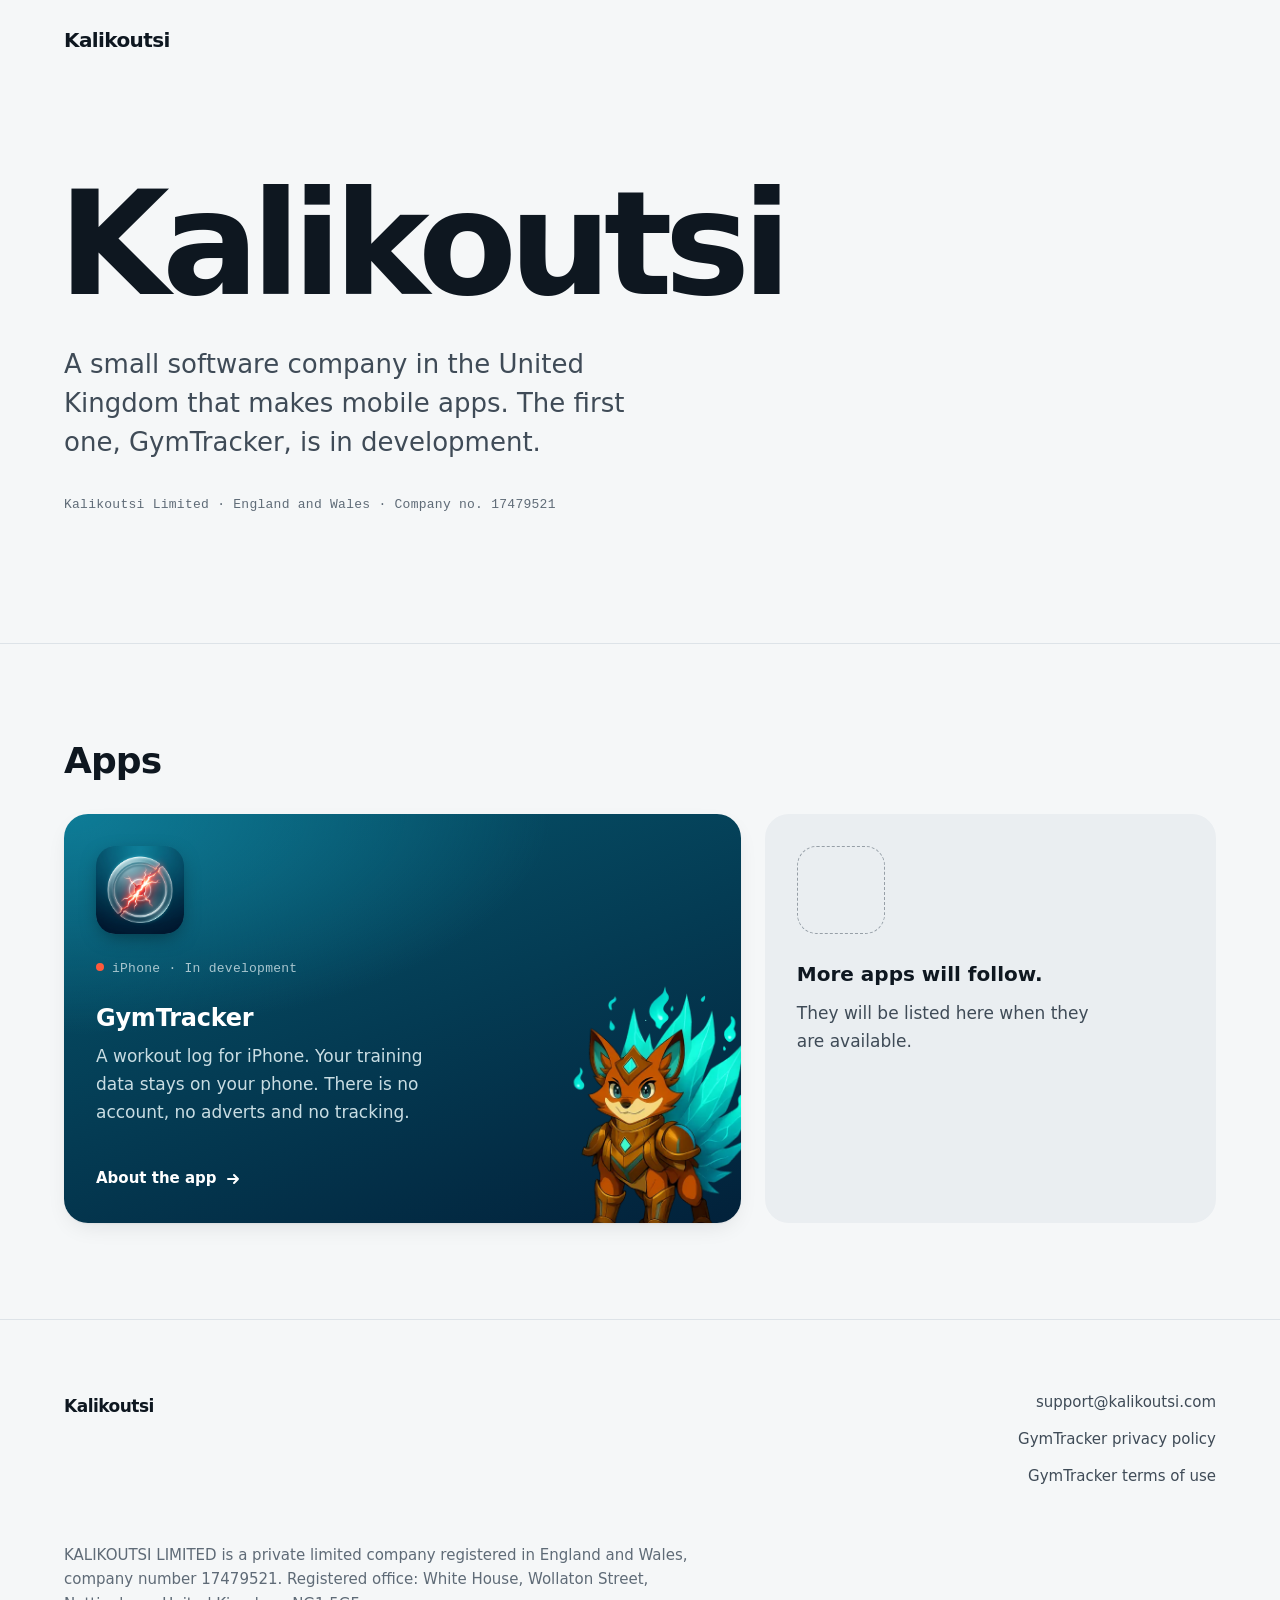
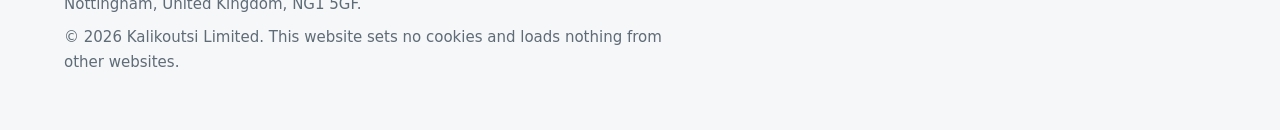
==== commit 709e7f81: "Redesign, round two: no menu, plain sentences, the app's current icon and companions The header is t" ====
--- a/index.html
+++ b/index.html
@@ -3,10 +3,11 @@
 <head>
 <meta charset="utf-8">
 <meta name="viewport" content="width=device-width, initial-scale=1">
-<title>Kalikoutsi: mobile apps, made in the UK</title>
-<meta name="description" content="Kalikoutsi is a small UK software company. We design and build mobile apps that keep your data on your device, with no accounts, no ads and no tracking.">
+<title>Kalikoutsi</title>
+<meta name="description" content="Kalikoutsi Limited is a small software company in the United Kingdom. It makes mobile apps. Its first app, GymTracker, is in development.">
+<link rel="canonical" href="https://kalikoutsi.com/">
 <meta name="color-scheme" content="light dark">
-<link rel="icon" href="data:image/svg+xml,%3Csvg xmlns='http://www.w3.org/2000/svg' viewBox='0 0 32 32'%3E%3Crect width='32' height='32' rx='9' fill='%230b6b5c'/%3E%3Cpath d='M12 9v14M21.5 9l-7 7 7 7' fill='none' stroke='%23fff' stroke-width='3' stroke-linecap='round' stroke-linejoin='round'/%3E%3C/svg%3E">
+<link rel="icon" href="data:image/svg+xml,%3Csvg xmlns='http://www.w3.org/2000/svg' viewBox='0 0 32 32'%3E%3Crect width='32' height='32' rx='9' fill='%230e5c70'/%3E%3Cpath d='M12 9v14M21.5 9l-7 7 7 7' fill='none' stroke='%23fff' stroke-width='3' stroke-linecap='round' stroke-linejoin='round'/%3E%3C/svg%3E">
 <link rel="stylesheet" href="styles.css">
 </head>
 <body>
@@ -15,115 +16,58 @@
 
 <header class="site-header">
   <div class="wrap">
-    <a class="brand" href="index.html">
-      <svg class="mark" viewBox="0 0 32 32" aria-hidden="true" focusable="false"><rect width="32" height="32" rx="9"/><path d="M12 9v14M21.5 9l-7 7 7 7"/></svg>
-      <span>Kalikoutsi</span>
-    </a>
-    <nav class="site-nav" aria-label="Main">
-      <ul>
-        <li><a href="index.html#apps">Apps</a></li>
-        <li><a href="index.html#contact">Contact</a></li>
-      </ul>
-    </nav>
+    <a class="wordmark" href="index.html">Kalikoutsi</a>
   </div>
 </header>
 
 <main id="main">
   <section class="hero" aria-labelledby="hero-title">
     <div class="wrap">
-      <p class="eyebrow rise">Kalikoutsi &middot; Software company</p>
-      <h1 id="hero-title" class="rise" style="--i:1">We build mobile apps <em>with care.</em></h1>
-      <p class="lede rise" style="--i:2">
-        Kalikoutsi is a small software company based in the United Kingdom. We design and build
-        apps for your phone. We care about the people who use them, and about their privacy.
+      <h1 id="hero-title" class="rise">Kalikoutsi</h1>
+      <p class="lede rise" style="--i:1">
+        A small software company in the United Kingdom that makes mobile apps.
+        The first one, GymTracker, is in development.
       </p>
-      <ul class="hero-meta rise" style="--i:3" aria-label="About us">
-        <li class="chip"><span class="chip-dot" aria-hidden="true"></span>Based in the UK</li>
-        <li class="chip"><span class="chip-dot" aria-hidden="true"></span>Mobile apps</li>
-        <li class="chip"><span class="chip-dot" aria-hidden="true"></span>Private by design</li>
-      </ul>
+      <p class="meta rise" style="--i:2">Kalikoutsi Limited &middot; England and Wales &middot; Company no. 17479521</p>
     </div>
   </section>
 
-  <section class="section" aria-labelledby="how-title">
+  <section class="section rule" id="apps" aria-labelledby="apps-title">
     <div class="wrap">
       <div class="section-head">
-        <p class="eyebrow">How we work</p>
-        <h2 id="how-title">Three plain promises</h2>
+        <h2 id="apps-title">Apps</h2>
       </div>
-      <ol class="principles">
-        <li>
-          <h3>Your data stays on your device</h3>
-          <p>What you put into our apps is saved on your phone. We do not collect it, so we cannot see it.</p>
+      <ul class="apps">
+        <li class="app-card">
+          <img class="app-icon" src="gymtracker-icon.png" width="256" height="256" alt="">
+          <p class="meta"><span class="status-dot" aria-hidden="true"></span>iPhone &middot; In development</p>
+          <h3><a href="gymtracker.html">GymTracker</a></h3>
+          <p>A workout log for iPhone. Your training data stays on your phone. There is no account, no adverts and no tracking.</p>
+          <span class="go" aria-hidden="true">About the app <svg viewBox="0 0 16 16"><path d="M3 8h10M9 4l4 4-4 4"/></svg></span>
+          <img class="peek" src="assets/creatures/emberfox/s6-idle.webp" width="420" height="630" alt="" loading="lazy" decoding="async">
         </li>
-        <li>
-          <h3>No accounts, no ads, no tracking</h3>
-          <p>You do not sign up to use our apps. There are no adverts, and nothing watches what you do.</p>
-        </li>
-        <li>
-          <h3>We say plainly what an app does</h3>
-          <p>Each app page says what the app does, what it does not do, and where your data goes.</p>
-        </li>
-      </ol>
-    </div>
-  </section>
-
-  <section class="section" id="apps" aria-labelledby="apps-title">
-    <div class="wrap">
-      <div class="section-head">
-        <p class="eyebrow">Apps</p>
-        <h2 id="apps-title">What we make</h2>
-      </div>
-      <ul class="app-grid">
-        <li class="app-card">
-          <img class="app-icon" src="gymtracker-icon.png" width="192" height="192" alt="">
-          <div>
-            <span class="app-status">iPhone &middot; In development</span>
-            <h3>GymTracker</h3>
-          </div>
-          <div class="app-body">
-            <p>Log your workouts, plan your weeks and watch a small companion grow as you train. Everything stays on your phone.</p>
-            <a class="more" href="gymtracker.html">Learn more about GymTracker <span aria-hidden="true">&rarr;</span></a>
-          </div>
-        </li>
-        <li class="app-soon">
-          <strong>More apps are on the way.</strong>
-          <p>They will appear here when they are ready.</p>
+        <li class="app-next">
+          <div class="slot" aria-hidden="true"></div>
+          <strong>More apps will follow.</strong>
+          <p>They will be listed here when they are available.</p>
         </li>
       </ul>
-    </div>
-  </section>
-
-  <section class="section" id="contact" aria-labelledby="contact-title">
-    <div class="wrap">
-      <div class="contact-card">
-        <p class="eyebrow">Contact</p>
-        <h2 id="contact-title">Say hello</h2>
-        <p>Questions, ideas or feedback about any of our apps? Send us an email.</p>
-        <a class="big-link" href="mailto:support@kalikoutsi.com">support@kalikoutsi.com</a>
-      </div>
     </div>
   </section>
 </main>
 
 <footer class="site-footer">
   <div class="wrap">
-    <div class="footer-top">
-      <a class="brand" href="index.html">
-        <svg class="mark" viewBox="0 0 32 32" aria-hidden="true" focusable="false"><rect width="32" height="32" rx="9"/><path d="M12 9v14M21.5 9l-7 7 7 7"/></svg>
-        <span>Kalikoutsi</span>
-      </a>
-      <nav aria-label="Footer">
-        <ul>
-          <li><a href="index.html#apps">Apps</a></li>
-          <li><a href="gymtracker-privacy.html">GymTracker privacy policy</a></li>
-          <li><a href="gymtracker-terms.html">GymTracker terms of use</a></li>
-          <li><a href="mailto:support@kalikoutsi.com">support@kalikoutsi.com</a></li>
-        </ul>
-      </nav>
+    <div class="footer-grid">
+      <a class="wordmark" href="index.html">Kalikoutsi</a>
+      <ul class="footer-links">
+        <li><a href="mailto:support@kalikoutsi.com">support@kalikoutsi.com</a></li>
+        <li><a href="gymtracker-privacy.html">GymTracker privacy policy</a></li>
+        <li><a href="gymtracker-terms.html">GymTracker terms of use</a></li>
+      </ul>
     </div>
-    <p class="legal">KALIKOUTSI LIMITED is a private limited company registered in England and Wales, company number 17479521. Registered office: White House, Wollaton Street, Nottingham, United Kingdom, NG1 5GF.</p>
-    <p class="fine">&copy; 2026 Kalikoutsi Limited. This website sets no cookies and loads nothing from other websites.</p>
+    <p>KALIKOUTSI LIMITED is a private limited company registered in England and Wales, company number 17479521. Registered office: White House, Wollaton Street, Nottingham, United Kingdom, NG1 5GF.</p>
+    <p>&copy; 2026 Kalikoutsi Limited. This website sets no cookies and loads nothing from other websites.</p>
   </div>
 </footer>
 
--- a/styles.css
+++ b/styles.css
@@ -1,120 +1,169 @@
 /*
-  Kalikoutsi — one stylesheet for the whole site.
+  Kalikoutsi: one stylesheet for the whole site.
   System fonts only. No external requests of any kind.
 
-  Palette: a cool stone ground with deep teal ink for the company; the warm amber-to-magenta
-  of the GymTracker icon appears only where the app itself is shown, so it reads as the app.
+  Two palettes, one type and spacing system.
+  - Company pages: a cool neutral ground with a deep teal taken from the GymTracker icon.
+  - The GymTracker page (body.app): the app's own tokens from src/ui/theme.ts, so the page
+    looks like the app.
+  Spacing is on an 8-point grid (--s1 = 8px). Type sizes come from the --t-* scale only.
 */
+
+/* ---------- Tokens ---------- */
 
 :root {
   color-scheme: light dark;
 
-  --bg: #f1f4f3;
-  --bg-raised: #ffffff;
-  --bg-sunk: #e6ecea;
-  --ink: #0f1d1a;
-  --ink-2: #3a4a46;
-  --ink-3: #56655f;
-  --line: #d3dcd9;
-  --grid: rgba(11, 107, 92, 0.07);
-  --accent: #0b6b5c;
-  --accent-hover: #08574a;
+  --bg: #f5f7f8;
+  --surface: #ffffff;
+  --surface-alt: #eaeef1;
+  --ink: #0e1720;
+  --ink-2: #3f4b57;
+  --ink-3: #5f6b77;
+  --line: #dde3e8;
+  --accent: #0e5c70;
+  --accent-hover: #0a4757;
   --accent-ink: #ffffff;
-  --accent-soft: #d5ebe5;
-
-  /* The app's own colours, taken from its icon. Same in both themes. */
-  --app-plate: #1b1311;
-  --app-plate-2: #261a17;
-  --app-ink: #f7eee9;
-  --app-ink-2: #cdb9b1;
-  --app-amber: #ffb53d;
-  --app-magenta: #d93b8a;
-
-  --font-sans: system-ui, -apple-system, BlinkMacSystemFont, "Segoe UI", "Noto Sans", "Helvetica Neue", sans-serif;
-  --font-display: ui-rounded, "SF Pro Rounded", system-ui, -apple-system, "Segoe UI", "Noto Sans", sans-serif;
+  --accent-soft: #dcebef;
+  --shadow: 0 1px 2px rgba(14, 23, 32, 0.05), 0 8px 24px -8px rgba(14, 23, 32, 0.12);
+  --shadow-hover: 0 2px 4px rgba(14, 23, 32, 0.06), 0 16px 40px -12px rgba(14, 23, 32, 0.2);
+  --card-border: transparent;
+
+  /* The icon's own colours. Used only where GymTracker itself is shown. */
+  --icon-deep: #02213a;
+  --icon-teal: #06566d;
+  --icon-glow: #0e7c97;
+  --icon-spark: #ff5a3c;
+
+  --font: -apple-system, BlinkMacSystemFont, system-ui, "Segoe UI", "Noto Sans", "Helvetica Neue", Arial, sans-serif;
   --font-mono: ui-monospace, "SF Mono", "Cascadia Mono", Menlo, Consolas, monospace;
 
-  --step--1: 0.875rem;
-  --step-0: 1.0625rem;
-  --step-1: 1.25rem;
-  --step-2: clamp(1.5rem, 1.3rem + 1vw, 1.875rem);
-  --step-3: clamp(2rem, 1.45rem + 2.6vw, 3rem);
-  --step-4: clamp(2.4rem, 1.5rem + 4.2vw, 4.25rem);
+  /* Type scale */
+  --t-xs: 0.8125rem;   /* 13 */
+  --t-sm: 0.9375rem;   /* 15 */
+  --t-base: 1.0625rem; /* 17 */
+  --t-lg: 1.25rem;     /* 20 */
+  --t-xl: 1.5rem;      /* 24 */
+  --t-2xl: clamp(1.75rem, 1.4rem + 1.4vw, 2.25rem);
+  --t-3xl: clamp(2.5rem, 1.8rem + 3vw, 3.75rem);
+  --t-hero: clamp(3.5rem, 1rem + 16vw, 9rem);
+
+  /* 8-point spacing */
+  --s1: 8px;
+  --s2: 16px;
+  --s3: 24px;
+  --s4: 32px;
+  --s5: 48px;
+  --s6: 64px;
+  --s7: 96px;
+  --s8: 128px;
 
   --gutter: 16px;
-  --wrap: 68rem;
-  --measure: 65ch;
-  --radius: 14px;
-  --radius-lg: 22px;
-  --shadow: 0 1px 2px rgba(15, 29, 26, 0.06), 0 8px 24px -12px rgba(15, 29, 26, 0.18);
+  --wrap: 72rem;
+  --measure: 62ch;
+  --radius: 16px;
+  --radius-lg: 24px;
+  --ease: cubic-bezier(0.2, 0.7, 0.2, 1);
 }
 
 @media (prefers-color-scheme: dark) {
   :root {
-    --bg: #0b1211;
-    --bg-raised: #121b19;
-    --bg-sunk: #0f1715;
-    --ink: #e5eeeb;
-    --ink-2: #b0bfba;
-    --ink-3: #8d9c97;
-    --line: #23312d;
-    --grid: rgba(95, 208, 185, 0.06);
-    --accent: #5fd0b9;
-    --accent-hover: #86e0cd;
-    --accent-ink: #04201a;
-    --accent-soft: #133631;
-    --shadow: 0 1px 2px rgba(0, 0, 0, 0.4), 0 10px 30px -14px rgba(0, 0, 0, 0.7);
+    --bg: #0b1014;
+    --surface: #121920;
+    --surface-alt: #18212a;
+    --ink: #eef2f5;
+    --ink-2: #b6c0ca;
+    --ink-3: #8d99a5;
+    --line: #232d37;
+    --accent: #6fc4d6;
+    --accent-hover: #98d8e5;
+    --accent-ink: #04161c;
+    --accent-soft: #12303a;
+    --shadow: none;
+    --shadow-hover: none;
+    --card-border: #232d37;
   }
 }
 
-@media (min-width: 40rem) {
-  :root { --gutter: 28px; }
-}
-
-/* Base */
-
-*,
-*::before,
-*::after { box-sizing: border-box; }
+/* The GymTracker page wears the app's tokens (src/ui/theme.ts). */
+body.app {
+  --bg: #f7f9fc;
+  --surface: #ffffff;
+  --surface-alt: #e9eef5;
+  --ink: #10161d;
+  --ink-2: #3c4653;
+  --ink-3: #586372;
+  --line: #d4dce6;
+  --accent: #0a5cc2;
+  --accent-hover: #084a9c;
+  --accent-ink: #ffffff;
+  --accent-soft: #dce9fb;
+}
+
+@media (prefers-color-scheme: dark) {
+  body.app {
+    --bg: #0b0f14;
+    --surface: #141a22;
+    --surface-alt: #1c242f;
+    --ink: #f5f7fa;
+    --ink-2: #c3ccd6;
+    --ink-3: #9aa6b2;
+    --line: #2a333f;
+    --accent: #4da3ff;
+    --accent-hover: #7dbcff;
+    --accent-ink: #0b0f14;
+    --accent-soft: #20344a;
+    --card-border: #2a333f;
+  }
+}
+
+@media (min-width: 48rem) {
+  :root { --gutter: 32px; }
+}
+
+/* ---------- Base ---------- */
+
+*, *::before, *::after { box-sizing: border-box; }
 
 html {
   -webkit-text-size-adjust: 100%;
   text-size-adjust: 100%;
   scroll-behavior: smooth;
-  scroll-padding-top: 5rem;
 }
 
 body {
   margin: 0;
   background: var(--bg);
   color: var(--ink);
-  font-family: var(--font-sans);
-  font-size: var(--step-0);
-  line-height: 1.6;
+  font-family: var(--font);
+  font-size: var(--t-base);
+  line-height: 1.65;
   -webkit-font-smoothing: antialiased;
   overflow-wrap: break-word;
 }
 
-img, svg { display: block; max-width: 100%; height: auto; }
-
-h1, h2, h3 {
-  font-family: var(--font-display);
+img, svg { display: block; max-width: 100%; }
+img { height: auto; }
+
+h1, h2, h3, h4 {
   line-height: 1.15;
-  letter-spacing: -0.015em;
+  font-weight: 700;
+  letter-spacing: -0.02em;
   text-wrap: balance;
-  margin: 0 0 0.5em;
-}
-
-h1 { font-size: var(--step-4); font-weight: 700; letter-spacing: -0.03em; }
-h2 { font-size: var(--step-3); font-weight: 700; letter-spacing: -0.025em; }
-h3 { font-size: var(--step-1); font-weight: 650; }
-
-p { margin: 0 0 1em; max-width: var(--measure); text-wrap: pretty; }
+  margin: 0 0 var(--s2);
+}
+h2 { font-size: var(--t-2xl); letter-spacing: -0.025em; }
+h3 { font-size: var(--t-lg); letter-spacing: -0.01em; line-height: 1.3; margin-bottom: var(--s1); }
+
+p { margin: 0 0 var(--s2); max-width: var(--measure); text-wrap: pretty; }
+p:last-child { margin-bottom: 0; }
+ul, ol { margin: 0; }
 
 a {
   color: var(--accent);
   text-decoration-thickness: 1px;
-  text-underline-offset: 0.18em;
+  text-underline-offset: 0.2em;
+  transition: color 160ms var(--ease);
 }
 a:hover { color: var(--accent-hover); text-decoration-thickness: 2px; }
 
@@ -125,7 +174,7 @@
 }
 
 .wrap {
-  max-width: var(--wrap);
+  max-width: calc(var(--wrap) + 2 * var(--gutter));
   margin-inline: auto;
   padding-inline: var(--gutter);
 }
@@ -135,756 +184,587 @@
   left: var(--gutter);
   top: -100px;
   z-index: 100;
-  padding: 0.6rem 1rem;
+  padding: var(--s1) var(--s2);
   background: var(--accent);
   color: var(--accent-ink);
   border-radius: 10px;
   font-weight: 600;
   text-decoration: none;
 }
-.skip-link:focus { top: 12px; color: var(--accent-ink); }
-
-.eyebrow {
+.skip-link:focus { top: var(--s2); color: var(--accent-ink); }
+
+.lede {
+  font-size: var(--t-lg);
+  line-height: 1.55;
+  color: var(--ink-2);
+}
+
+.meta {
   font-family: var(--font-mono);
-  font-size: 0.8125rem;
-  letter-spacing: 0.06em;
-  text-transform: uppercase;
+  font-size: var(--t-xs);
+  letter-spacing: 0.02em;
   color: var(--ink-3);
-  margin: 0 0 1rem;
-}
-
-.lede {
-  font-size: var(--step-1);
-  line-height: 1.5;
-  color: var(--ink-2);
-}
-
-/* Header */
-
-.site-header {
-  position: sticky;
-  top: 0;
-  z-index: 20;
-  background: var(--bg);
-  background: color-mix(in srgb, var(--bg) 86%, transparent);
-  -webkit-backdrop-filter: saturate(1.4) blur(12px);
-  backdrop-filter: saturate(1.4) blur(12px);
-  border-bottom: 1px solid var(--line);
-}
+}
+
+/* ---------- Header: the wordmark, nothing else ---------- */
 
 .site-header .wrap {
   display: flex;
   align-items: center;
-  justify-content: space-between;
-  gap: 1rem;
-  min-height: 4rem;
-}
-
-.brand {
-  display: inline-flex;
-  align-items: center;
-  gap: 0.6rem;
+  min-height: 80px;
+}
+
+.wordmark {
+  font-size: var(--t-lg);
+  font-weight: 700;
+  letter-spacing: -0.03em;
   color: var(--ink);
   text-decoration: none;
-  font-family: var(--font-display);
-  font-weight: 700;
-  font-size: 1.125rem;
-  letter-spacing: -0.01em;
-}
-.brand:hover { color: var(--ink); }
-
-.mark { width: 30px; height: 30px; flex: none; }
-.mark rect { fill: var(--accent); }
-.mark path {
-  fill: none;
-  stroke: var(--accent-ink);
-  stroke-width: 3;
-  stroke-linecap: round;
-  stroke-linejoin: round;
-}
-
-.site-nav ul {
-  display: flex;
-  gap: 0.25rem;
+  padding-block: var(--s1);
+}
+.wordmark:hover { color: var(--accent); text-decoration: none; }
+
+/* ---------- Sections ---------- */
+
+.section { padding-block: var(--s6); }
+@media (min-width: 48rem) { .section { padding-block: var(--s7); } }
+
+.section-head { margin-bottom: var(--s4); }
+.section-head p { color: var(--ink-2); }
+
+.rule { border-top: 1px solid var(--line); }
+
+/* ---------- Company hero ---------- */
+
+.hero {
+  padding-top: var(--s6);
+  padding-bottom: var(--s7);
+}
+@media (min-width: 48rem) {
+  .hero { padding-top: var(--s7); padding-bottom: var(--s8); }
+}
+
+.hero h1 {
+  font-size: var(--t-hero);
+  line-height: 0.95;
+  letter-spacing: -0.055em;
+  margin: 0 0 var(--s4) -0.04em;
+}
+
+.hero .lede {
+  font-size: clamp(1.25rem, 1.05rem + 0.8vw, 1.625rem);
+  line-height: 1.5;
+  max-width: 34ch;
+  color: var(--ink-2);
+  margin-bottom: var(--s4);
+}
+
+.hero .meta { margin: 0; max-width: none; }
+
+/* ---------- Apps list (company page) ---------- */
+
+.apps {
   list-style: none;
-  margin: 0;
   padding: 0;
-}
-
-.site-nav a {
+  display: grid;
+  gap: var(--s3);
+}
+@media (min-width: 56rem) {
+  .apps { grid-template-columns: 3fr 2fr; }
+}
+
+/* The GymTracker card is dressed in the icon's own colours, in both themes. */
+.app-card {
+  position: relative;
+  overflow: hidden;
+  isolation: isolate;
+  min-height: 360px;
+  padding: var(--s4);
+  padding-right: 168px;
+  border-radius: var(--radius-lg);
+  color: #eef6f8;
+  background:
+    radial-gradient(120% 90% at 0% 0%, var(--icon-glow) 0%, transparent 60%),
+    linear-gradient(160deg, var(--icon-teal) 0%, var(--icon-deep) 100%);
+  box-shadow: var(--shadow);
+  transition: transform 200ms var(--ease), box-shadow 200ms var(--ease);
+}
+.app-card:hover { transform: translateY(-2px); box-shadow: var(--shadow-hover); }
+.app-card:focus-within { outline: 3px solid var(--accent); outline-offset: 3px; }
+
+.app-card .app-icon {
+  width: 88px;
+  height: 88px;
+  margin-bottom: var(--s3);
+  box-shadow: 0 6px 20px -6px rgba(0, 0, 0, 0.5);
+}
+
+.app-card h3 {
+  font-size: var(--t-xl);
+  margin-bottom: var(--s1);
+  color: #ffffff;
+}
+
+.app-card p { color: #c9dde3; max-width: 32ch; }
+
+.app-card .meta {
+  color: #a9c6cf;
+  margin-bottom: var(--s3);
+}
+
+.app-card .status-dot {
   display: inline-block;
-  padding: 0.5rem 0.75rem;
-  border-radius: 999px;
-  color: var(--ink-2);
-  font-weight: 550;
-  font-size: 0.9375rem;
+  width: 8px;
+  height: 8px;
+  margin-right: var(--s1);
+  border-radius: 50%;
+  background: var(--icon-spark);
+  vertical-align: 1px;
+}
+
+/* The whole card is the link; the visible text is the h3 link. */
+.app-card a {
+  color: inherit;
   text-decoration: none;
 }
-.site-nav a:hover { color: var(--ink); background: var(--bg-sunk); }
-
-/* Sections */
-
-.section { padding-block: clamp(3.5rem, 2.5rem + 5vw, 6.5rem); }
-.section + .section { border-top: 1px solid var(--line); }
-.section-head { margin-bottom: 2.25rem; }
-.section-head p { color: var(--ink-2); }
-
-/* Company hero */
-
-.hero {
-  position: relative;
-  isolation: isolate;
-  padding-block: clamp(4rem, 2.5rem + 8vw, 8.5rem) clamp(3rem, 2rem + 5vw, 6rem);
-  overflow: hidden;
-}
-
-.hero::before {
+.app-card a::after {
   content: "";
   position: absolute;
   inset: 0;
-  z-index: -1;
-  background-image:
-    linear-gradient(var(--grid) 1px, transparent 1px),
-    linear-gradient(90deg, var(--grid) 1px, transparent 1px);
-  background-size: 32px 32px;
-  -webkit-mask-image: radial-gradient(ellipse 80% 70% at 30% 20%, #000 30%, transparent 75%);
-  mask-image: radial-gradient(ellipse 80% 70% at 30% 20%, #000 30%, transparent 75%);
-}
-
-.hero h1 { max-width: 15ch; }
-.hero h1 em { font-style: normal; color: var(--accent); }
-
-.hero-meta {
-  display: flex;
-  flex-wrap: wrap;
-  gap: 0.5rem;
-  list-style: none;
-  padding: 0;
-  margin: 2rem 0 0;
-}
-
-.chip {
+  z-index: 2;
+  border-radius: inherit;
+}
+.app-card a:focus-visible { outline: none; }
+
+.app-card .go {
   display: inline-flex;
   align-items: center;
-  gap: 0.45rem;
-  padding: 0.35rem 0.8rem;
-  border: 1px solid var(--line);
-  border-radius: 999px;
-  background: var(--bg-raised);
-  font-size: var(--step--1);
-  color: var(--ink-2);
-}
-
-.chip-dot {
-  width: 7px;
-  height: 7px;
-  border-radius: 50%;
-  background: var(--accent);
-}
-
-/* Principles */
-
-.principles {
-  display: grid;
-  gap: 1rem;
-  list-style: none;
-  padding: 0;
-  margin: 0;
-  counter-reset: principle;
-}
-
-@media (min-width: 48rem) {
-  .principles { grid-template-columns: repeat(3, 1fr); gap: 1.25rem; }
-}
-
-.principles li {
-  counter-increment: principle;
-  padding: 1.5rem;
-  background: var(--bg-raised);
-  border: 1px solid var(--line);
-  border-radius: var(--radius);
-}
-
-.principles li::before {
-  content: counter(principle, decimal-leading-zero);
-  display: block;
-  font-family: var(--font-mono);
-  font-size: 0.8125rem;
-  color: var(--accent);
-  margin-bottom: 1.25rem;
-}
-
-.principles h3 { margin-bottom: 0.4em; }
-.principles p { margin: 0; color: var(--ink-2); }
-
-/* App cards */
-
-.app-grid {
-  display: grid;
-  gap: 1.25rem;
-  list-style: none;
-  padding: 0;
-  margin: 0;
-}
-
-@media (min-width: 52rem) {
-  .app-grid { grid-template-columns: minmax(0, 1.4fr) minmax(0, 1fr); }
-}
-
-.app-card {
-  position: relative;
-  display: grid;
-  gap: 1.25rem;
-  grid-template-columns: auto 1fr;
-  align-items: center;
-  padding: 1.5rem;
+  gap: var(--s1);
+  margin-top: var(--s3);
+  font-size: var(--t-sm);
+  font-weight: 600;
+  color: #ffffff;
+}
+.app-card .go svg {
+  width: 16px;
+  height: 16px;
+  fill: none;
+  stroke: currentColor;
+  stroke-width: 2;
+  stroke-linecap: round;
+  stroke-linejoin: round;
+  transition: transform 200ms var(--ease);
+}
+.app-card:hover .go svg { transform: translateX(4px); }
+
+/* A companion peeks in from the bottom-right corner. */
+.peek {
+  position: absolute;
+  right: -24px;
+  bottom: -56px;
+  width: 200px;
+  z-index: -1;
+  transition: transform 320ms var(--ease);
+}
+.app-card:hover .peek { transform: translateY(-12px) rotate(-2deg); }
+
+@media (max-width: 30rem) {
+  .app-card { padding-right: var(--s4); padding-bottom: 200px; min-height: 0; }
+  .peek { width: 168px; right: -8px; bottom: -48px; }
+}
+
+.app-next {
+  padding: var(--s4);
   border-radius: var(--radius-lg);
-  background:
-    radial-gradient(120% 90% at 0% 0%, rgba(255, 181, 61, 0.16), transparent 55%),
-    radial-gradient(90% 90% at 100% 100%, rgba(217, 59, 138, 0.14), transparent 60%),
-    var(--app-plate);
-  color: var(--app-ink);
-  box-shadow: var(--shadow);
-  transition: transform 220ms ease;
-}
-
-.app-card:hover { transform: translateY(-3px); }
-.app-card:focus-within { outline: 3px solid var(--accent); outline-offset: 3px; }
-
-.app-card .app-icon { width: 72px; height: 72px; border-radius: 22%; }
-.app-card h3 { margin: 0.15rem 0 0; font-size: var(--step-2); color: var(--app-ink); }
-.app-card p { color: var(--app-ink-2); margin: 0; }
-
-.app-card .app-status {
-  font-family: var(--font-mono);
-  font-size: 0.75rem;
-  letter-spacing: 0.06em;
-  text-transform: uppercase;
-  color: var(--app-amber);
-}
-
-.app-card .app-body { grid-column: 1 / -1; }
-
-.app-card .more {
-  display: inline-flex;
-  align-items: center;
-  gap: 0.4rem;
-  margin-top: 1.25rem;
-  color: var(--app-ink);
-  font-weight: 650;
-  text-decoration: none;
-}
-
-/* The whole card is the link target; the link text is the accessible name. */
-.app-card .more::after {
-  content: "";
-  position: absolute;
-  inset: 0;
-  border-radius: inherit;
-}
-.app-card .more:focus-visible { outline: none; }
-.app-card .more span { display: inline-block; transition: transform 200ms ease; }
-.app-card:hover .more span { transform: translateX(4px); }
-
-.app-soon {
-  display: grid;
-  place-content: center;
-  gap: 0.25rem;
-  min-height: 10rem;
-  padding: 1.5rem;
-  border: 1.5px dashed var(--line);
-  border-radius: var(--radius-lg);
+  background: var(--surface-alt);
   color: var(--ink-3);
-  text-align: center;
-}
-.app-soon strong { color: var(--ink-2); font-family: var(--font-display); font-size: var(--step-1); }
-.app-soon p { margin: 0; }
-
-/* Contact */
-
-.contact-card {
-  display: grid;
-  gap: 1rem;
-  padding: clamp(1.5rem, 1rem + 3vw, 3rem);
-  border-radius: var(--radius-lg);
-  background: var(--accent-soft);
-}
-.contact-card h2 { margin: 0; }
-.contact-card p { margin: 0; color: var(--ink-2); }
-
-.big-link {
-  font-family: var(--font-display);
-  font-size: var(--step-2);
-  font-weight: 700;
-  letter-spacing: -0.02em;
-  word-break: break-word;
-}
-
-/* Buttons */
+}
+.app-next .slot {
+  width: 88px;
+  height: 88px;
+  margin-bottom: var(--s3);
+  border: 1.5px dashed var(--ink-3);
+  border-radius: 22.37%;
+  opacity: 0.6;
+}
+.app-next strong { color: var(--ink); font-size: var(--t-lg); font-weight: 600; display: block; margin-bottom: var(--s1); }
+.app-next p { color: var(--ink-2); }
+
+/* ---------- App icon (iOS-style corners in CSS, never baked) ---------- */
+
+.app-icon {
+  border-radius: 22.37%;
+  overflow: hidden;
+  object-fit: cover;
+  flex: none;
+}
+
+/* ---------- Buttons ---------- */
 
 .btn {
   display: inline-flex;
   align-items: center;
   justify-content: center;
-  gap: 0.5rem;
   min-height: 48px;
-  padding: 0.75rem 1.4rem;
-  border-radius: 999px;
+  padding: 0 var(--s3);
+  border-radius: 12px;
   background: var(--accent);
   color: var(--accent-ink);
-  font-weight: 650;
+  font-size: var(--t-base);
+  font-weight: 600;
   text-decoration: none;
-  transition: background 160ms ease, transform 160ms ease;
-}
-.btn:hover { background: var(--accent-hover); color: var(--accent-ink); }
+  transition: background-color 160ms var(--ease), transform 160ms var(--ease);
+}
+.btn:hover { background: var(--accent-hover); color: var(--accent-ink); text-decoration: none; }
 .btn:active { transform: translateY(1px); }
 
-/* GymTracker page */
-
-.crumb {
-  display: inline-flex;
-  gap: 0.35rem;
-  margin-bottom: 2rem;
-  font-size: var(--step--1);
-  font-weight: 550;
-  text-decoration: none;
-}
-
-.app-hero {
-  padding-block: clamp(2rem, 1.5rem + 3vw, 4rem) clamp(3rem, 2rem + 5vw, 6rem);
-}
-
-.app-hero-grid {
-  display: grid;
-  gap: 2.5rem;
-  align-items: start;
-}
-
-@media (min-width: 56rem) {
-  .app-hero-grid { grid-template-columns: minmax(0, 1.1fr) minmax(0, 1fr); gap: 4rem; }
-}
-
-.app-title {
-  display: flex;
-  align-items: center;
-  gap: 1rem;
-  margin-bottom: 1.25rem;
-}
-
-.app-title img {
-  width: 76px;
-  height: 76px;
-  border-radius: 22%;
-  box-shadow: 0 12px 30px -10px rgba(217, 59, 138, 0.45), 0 6px 18px -8px rgba(255, 181, 61, 0.5);
-}
-
-.app-title h1 { margin: 0; font-size: var(--step-3); }
-
-.app-hero .lede { margin-bottom: 1.5rem; }
+.btn-quiet {
+  background: transparent;
+  color: var(--ink);
+  border: 1px solid var(--line);
+}
+.btn-quiet:hover { background: var(--surface-alt); color: var(--ink); }
+
+/* ---------- Cards ---------- */
+
+.card {
+  background: var(--surface);
+  border: 1px solid var(--card-border);
+  border-radius: var(--radius);
+  box-shadow: var(--shadow);
+}
+
+/* ---------- GymTracker hero ---------- */
+
+.app-hero { padding-top: var(--s5); padding-bottom: var(--s6); }
+@media (min-width: 48rem) { .app-hero { padding-top: var(--s6); padding-bottom: var(--s7); } }
+
+.app-hero-grid { display: grid; gap: var(--s5); }
+@media (min-width: 60rem) {
+  .app-hero-grid { grid-template-columns: 1.15fr 1fr; gap: var(--s6); align-items: start; }
+}
+
+.app-hero .app-icon {
+  width: 112px;
+  height: 112px;
+  margin-bottom: var(--s4);
+  box-shadow: 0 1px 2px rgba(0, 0, 0, 0.08), 0 12px 32px -12px rgba(2, 33, 58, 0.55);
+}
+
+.app-hero h1 {
+  font-size: var(--t-3xl);
+  letter-spacing: -0.04em;
+  line-height: 1;
+  margin-bottom: var(--s3);
+}
+
+.app-hero .lede { margin-bottom: var(--s3); }
 
 .status {
   display: inline-flex;
   align-items: center;
-  gap: 0.5rem;
-  margin: 0 0 1.75rem;
-  padding: 0.35rem 0.85rem;
+  gap: var(--s1);
+  margin: 0 0 var(--s4);
+  padding: 4px 12px;
   border-radius: 999px;
-  background: var(--bg-raised);
-  border: 1px solid var(--line);
-  font-size: var(--step--1);
-  color: var(--ink-2);
-}
-
+  background: var(--accent-soft);
+  color: var(--ink);
+  font-size: var(--t-xs);
+  font-weight: 600;
+}
 .status::before {
   content: "";
   width: 8px;
   height: 8px;
   border-radius: 50%;
-  background: linear-gradient(135deg, var(--app-amber), var(--app-magenta));
-}
-
-.cta-note { margin-top: 0.75rem; font-size: var(--step--1); color: var(--ink-3); }
-
-.glance {
-  padding: 0.5rem 1.5rem;
-  background: var(--bg-raised);
-  border: 1px solid var(--line);
-  border-radius: var(--radius-lg);
-  box-shadow: var(--shadow);
-}
-
-.glance h2 {
-  font-family: var(--font-mono);
-  font-size: 0.8125rem;
-  font-weight: 500;
-  letter-spacing: 0.06em;
-  text-transform: uppercase;
-  color: var(--ink-3);
-  margin: 1rem 0 0;
-}
-
-.glance dl { margin: 0; }
-
-.glance dl div {
-  padding-block: 1rem;
-  border-bottom: 1px solid var(--line);
-}
-.glance dl div:last-child { border-bottom: 0; }
-
-.glance dt { font-weight: 650; margin-bottom: 0.2rem; }
-.glance dd { margin: 0; color: var(--ink-2); }
-
-/* Where your data is stored */
-
-.data-band { background: var(--bg-sunk); }
+  background: var(--accent);
+}
+
+.cta-note { margin-top: var(--s2); font-size: var(--t-sm); color: var(--ink-3); }
+
+/* At a glance */
+.glance { padding: var(--s4); }
+.glance h2 { font-size: var(--t-lg); margin-bottom: var(--s3); }
+.glance dl { margin: 0; display: grid; gap: var(--s3); }
+.glance div { display: grid; gap: 4px; }
+.glance div + div { padding-top: var(--s3); border-top: 1px solid var(--line); }
+.glance dt { font-size: var(--t-sm); font-weight: 600; color: var(--ink-3); }
+.glance dd { margin: 0; }
+
+/* ---------- Where your data is stored ---------- */
 
 .data-list {
-  display: grid;
-  gap: 1rem;
   list-style: none;
   padding: 0;
-  margin: 0 0 2rem;
-}
-
-@media (min-width: 48rem) {
-  .data-list { grid-template-columns: repeat(2, 1fr); gap: 1.25rem; }
-}
-
-.data-list li {
-  padding: 1.5rem;
-  background: var(--bg-raised);
-  border: 1px solid var(--line);
-  border-radius: var(--radius);
-}
-
-.data-list h3 { margin-bottom: 0.35em; }
-.data-list p { margin: 0; color: var(--ink-2); }
+  display: grid;
+  gap: var(--s2);
+}
+@media (min-width: 48rem) { .data-list { grid-template-columns: 1fr 1fr; gap: var(--s3); } }
+
+.data-list li { padding: var(--s3); }
+.data-list p { color: var(--ink-2); }
 
 .tag {
   display: inline-block;
-  margin-bottom: 0.85rem;
-  padding: 0.2rem 0.6rem;
-  border-radius: 6px;
-  font-family: var(--font-mono);
-  font-size: 0.75rem;
-  letter-spacing: 0.04em;
+  margin-bottom: var(--s2);
+  padding: 2px 10px;
+  border-radius: 999px;
+  font-size: var(--t-xs);
+  font-weight: 600;
+  letter-spacing: 0.01em;
   background: var(--accent-soft);
   color: var(--ink);
 }
-
-.tag-choice { background: var(--bg-sunk); border: 1px solid var(--line); }
-
-.plain-note {
-  max-width: var(--measure);
-  padding-left: 1rem;
-  border-left: 3px solid var(--accent);
-  color: var(--ink-2);
-}
-
-/* Feature groups */
+.tag-choice { background: var(--surface-alt); color: var(--ink-2); }
+
+.plain-note { margin-top: var(--s4); color: var(--ink-2); }
+
+/* ---------- Features ---------- */
 
 .features {
-  display: grid;
-  gap: 1rem;
   list-style: none;
   padding: 0;
-  margin: 0;
-}
-
+  display: grid;
+  gap: var(--s2);
+}
 @media (min-width: 48rem) {
-  .features { grid-template-columns: repeat(2, 1fr); gap: 1.25rem; align-items: start; }
-}
-
-.feature {
-  padding: 1.5rem;
-  background: var(--bg-raised);
-  border: 1px solid var(--line);
-  border-radius: var(--radius);
-}
-
-.feature-head {
-  display: flex;
-  gap: 1rem;
-  align-items: flex-start;
-}
+  .features { grid-template-columns: 1fr 1fr; gap: var(--s3); }
+  .features .wide { grid-column: 1 / -1; }
+}
+
+.feature { padding: var(--s3); display: flex; flex-direction: column; }
+.feature-head { display: flex; gap: var(--s2); align-items: flex-start; }
+.feature-head p { color: var(--ink-2); margin: 0; }
 
 .feature-icon {
   flex: none;
   display: grid;
   place-items: center;
-  width: 44px;
-  height: 44px;
+  width: 40px;
+  height: 40px;
   border-radius: 12px;
   background: var(--accent-soft);
   color: var(--accent);
 }
-
 .feature-icon svg {
-  width: 24px;
-  height: 24px;
+  width: 22px;
+  height: 22px;
   fill: none;
   stroke: currentColor;
-  stroke-width: 1.8;
+  stroke-width: 1.75;
   stroke-linecap: round;
   stroke-linejoin: round;
 }
 
-.feature h3 { margin: 0.35rem 0 0.3rem; }
-.feature-head p { margin: 0; color: var(--ink-2); }
-
-details { margin-top: 1rem; }
+details { margin-top: var(--s2); }
 
 summary {
   display: inline-flex;
   align-items: center;
-  gap: 0.5rem;
+  gap: var(--s1);
   min-height: 44px;
-  padding: 0.25rem 0;
   cursor: pointer;
+  list-style: none;
+  font-size: var(--t-sm);
   font-weight: 600;
   color: var(--accent);
-  list-style: none;
+  border-radius: 8px;
 }
 summary::-webkit-details-marker { display: none; }
-
-summary::before {
+summary::after {
   content: "";
-  width: 18px;
-  height: 18px;
-  flex: none;
-  background:
-    linear-gradient(currentColor, currentColor) center / 10px 2px no-repeat,
-    linear-gradient(currentColor, currentColor) center / 2px 10px no-repeat;
-  border: 1.5px solid currentColor;
-  border-radius: 50%;
-  transition: transform 200ms ease;
-}
-
-details[open] > summary::before {
-  background: linear-gradient(currentColor, currentColor) center / 10px 2px no-repeat;
-  transform: rotate(180deg);
-}
+  width: 8px;
+  height: 8px;
+  border-right: 2px solid currentColor;
+  border-bottom: 2px solid currentColor;
+  transform: translateY(-2px) rotate(45deg);
+  transition: transform 200ms var(--ease);
+}
+details[open] > summary::after { transform: translateY(2px) rotate(-135deg); }
+summary:hover { color: var(--accent-hover); }
 
 .detail-list {
-  margin: 0.5rem 0 0;
-  padding: 0 0 0 1.1rem;
+  margin-top: var(--s1);
+  padding-left: var(--s3);
   color: var(--ink-2);
 }
-.detail-list li { margin-bottom: 0.55rem; padding-left: 0.2rem; }
-.detail-list li::marker { color: var(--accent); }
-
-/* The companion highlight */
-
-.companion {
-  grid-column: 1 / -1;
-  background:
-    radial-gradient(80% 120% at 100% 0%, rgba(255, 181, 61, 0.14), transparent 60%),
-    var(--app-plate);
-  color: var(--app-ink);
-  border-color: transparent;
-}
-.companion h3 { color: var(--app-ink); }
-.companion .feature-icon { background: var(--app-plate-2); color: var(--app-amber); }
-.companion .feature-head p,
-.companion .detail-list,
-.companion p { color: var(--app-ink-2); }
-.companion summary { color: var(--app-amber); }
-.companion .detail-list li::marker { color: var(--app-amber); }
-.companion :focus-visible { outline-color: var(--app-amber); }
+.detail-list li { margin-bottom: var(--s1); padding-left: 4px; }
+.detail-list li::marker { color: var(--ink-3); }
+
+/* ---------- Companion: growth and the roster ---------- */
+
+.companion-block { margin-top: var(--s4); }
+.companion-block h4 {
+  margin: 0 0 var(--s2);
+  font-size: var(--t-sm);
+  font-weight: 600;
+  letter-spacing: 0;
+  color: var(--ink-3);
+}
+.companion-block + .companion-block { margin-top: var(--s5); }
 
 .levels {
-  display: grid;
-  grid-template-columns: repeat(6, minmax(0, 1fr));
-  gap: 0.4rem;
-  align-items: end;
   list-style: none;
   padding: 0;
-  margin: 1.75rem 0 0.5rem;
-  max-width: 40rem;
-}
-
-.levels li { display: grid; gap: 0.5rem; font-size: 0.75rem; line-height: 1.3; color: var(--app-ink-2); }
-
-.levels .bar {
-  height: calc(14px + var(--n) * 12px);
-  border-radius: 6px 6px 2px 2px;
-  background: linear-gradient(180deg, var(--app-amber), var(--app-magenta));
-  opacity: calc(0.45 + var(--n) * 0.1);
-}
-
-.levels b {
+  display: grid;
+  grid-template-columns: repeat(3, 1fr);
+  gap: var(--s3) var(--s2);
+}
+@media (min-width: 40rem) { .levels { grid-template-columns: repeat(6, 1fr); } }
+
+.levels li { text-align: center; font-size: var(--t-sm); color: var(--ink-2); line-height: 1.4; }
+.levels img {
+  width: 100%;
+  max-width: 120px;
+  margin: 0 auto;
+  aspect-ratio: 2 / 3;
+  object-fit: contain;
+  object-position: bottom;
+}
+.levels b { display: block; color: var(--ink); font-weight: 600; }
+.levels .floor {
   display: block;
-  font-family: var(--font-mono);
-  font-weight: 600;
-  font-size: 0.8125rem;
-  color: var(--app-ink);
-}
-
-.levels-caption { font-size: var(--step--1); margin: 0.75rem 0 0; }
-
-.names {
-  display: flex;
-  flex-wrap: wrap;
-  gap: 0.4rem;
+  border-top: 1px solid var(--line);
+  padding-top: var(--s1);
+}
+
+.levels-caption { margin-top: var(--s3); font-size: var(--t-sm); color: var(--ink-3); }
+
+.roster {
   list-style: none;
   padding: 0;
-  margin: 1.25rem 0 0;
-}
-
-.names li {
-  padding: 0.25rem 0.7rem;
-  border-radius: 999px;
-  background: var(--app-plate-2);
-  border: 1px solid rgba(247, 238, 233, 0.12);
-  font-size: var(--step--1);
-  color: var(--app-ink);
-}
-
-/* Who it is for */
-
-.fit {
   display: grid;
-  gap: 1rem;
-}
-
-@media (min-width: 48rem) {
-  .fit { grid-template-columns: repeat(2, 1fr); gap: 1.25rem; }
-}
-
-.fit > div {
-  padding: 1.5rem;
-  border-radius: var(--radius);
-  border: 1px solid var(--line);
-  background: var(--bg-raised);
-}
-
-.fit h3 { display: flex; gap: 0.6rem; align-items: center; }
-
+  grid-template-columns: repeat(4, 1fr);
+  gap: var(--s1);
+}
+@media (min-width: 48rem) { .roster { grid-template-columns: repeat(6, 1fr); } }
+@media (min-width: 64rem) { .roster { grid-template-columns: repeat(11, 1fr); } }
+
+.roster li {
+  display: flex;
+  flex-direction: column;
+  align-items: center;
+  padding: var(--s1) 4px;
+  border-radius: 12px;
+  background: var(--surface-alt);
+  font-size: var(--t-sm);
+  font-weight: 600;
+  transition: transform 200ms var(--ease);
+}
+.roster li:hover { transform: translateY(-4px); }
+.roster img {
+  width: 100%;
+  max-width: 96px;
+  aspect-ratio: 2 / 3;
+  object-fit: contain;
+  object-position: bottom;
+}
+
+/* ---------- Who it is for ---------- */
+
+.fit { display: grid; gap: var(--s2); }
+@media (min-width: 48rem) { .fit { grid-template-columns: 1fr 1fr; gap: var(--s3); } }
+
+.fit > div { padding: var(--s3); }
+.fit h3 { display: flex; align-items: center; gap: var(--s1); margin-bottom: var(--s2); }
 .fit h3 svg {
   width: 22px;
   height: 22px;
   fill: none;
   stroke: var(--accent);
-  stroke-width: 2.2;
+  stroke-width: 2.25;
   stroke-linecap: round;
   stroke-linejoin: round;
 }
-
 .fit .not h3 svg { stroke: var(--ink-3); }
-
-.fit ul { margin: 0; padding: 0 0 0 1.1rem; color: var(--ink-2); }
-.fit li { margin-bottom: 0.5rem; }
-
-/* FAQ */
+.fit ul { padding-left: var(--s3); color: var(--ink-2); }
+.fit li { margin-bottom: var(--s1); }
+
+/* ---------- FAQ ---------- */
 
 .faq { max-width: 48rem; }
-
 .faq details {
   margin: 0;
   border-bottom: 1px solid var(--line);
 }
-.faq details:first-of-type { border-top: 1px solid var(--line); }
-
+.faq details:first-child { border-top: 1px solid var(--line); }
 .faq summary {
   display: flex;
   justify-content: space-between;
-  gap: 1rem;
   width: 100%;
-  padding: 1rem 0;
+  min-height: 56px;
+  padding-block: var(--s2);
+  font-size: var(--t-base);
   color: var(--ink);
-  font-family: var(--font-display);
-  font-size: 1.125rem;
-}
-
-.faq summary::before { order: 2; color: var(--accent); }
-.faq details p { padding-bottom: 0.5rem; color: var(--ink-2); }
-
-.legal-links {
-  display: flex;
-  flex-wrap: wrap;
-  gap: 0.75rem;
-  margin-top: 2.5rem;
-}
-
-.btn-quiet {
-  background: transparent;
-  color: var(--accent);
-  border: 1.5px solid var(--line);
-}
-.btn-quiet:hover { background: var(--bg-raised); color: var(--accent-hover); }
-
-/* Legal pages */
-
-.content-page { padding-block: clamp(2.5rem, 1.5rem + 4vw, 5rem); }
+}
+.faq summary::after { flex: none; margin-left: var(--s2); color: var(--ink-3); }
+.faq summary:hover { color: var(--accent); }
+.faq details p { color: var(--ink-2); padding-bottom: var(--s3); }
+
+.legal-links { display: flex; flex-wrap: wrap; gap: var(--s2); margin-top: var(--s5); }
+
+/* ---------- Legal pages ---------- */
+
+.content-page { padding-block: var(--s5) var(--s7); }
 .content-page .wrap { max-width: calc(var(--measure) + 2 * var(--gutter)); }
-.content-page h1 { font-size: var(--step-3); }
-.content-page h2 { font-size: var(--step-1); margin-top: 2.25rem; }
-.content-page ul { padding-left: 1.2rem; }
-.content-page li { margin-bottom: 0.6rem; }
-.updated { font-family: var(--font-mono); font-size: var(--step--1); color: var(--ink-3); }
-
-/* Footer */
+.content-page h1 { font-size: var(--t-2xl); letter-spacing: -0.03em; }
+.content-page h2 { font-size: var(--t-lg); margin-top: var(--s5); }
+.content-page ul { padding-left: var(--s3); }
+.content-page li { margin-bottom: var(--s1); }
+.updated { font-family: var(--font-mono); font-size: var(--t-xs); color: var(--ink-3); }
+
+/* ---------- Footer ---------- */
 
 .site-footer {
   border-top: 1px solid var(--line);
-  padding-block: 3rem 2.5rem;
-  font-size: var(--step--1);
+  padding-block: var(--s6) var(--s5);
+  font-size: var(--t-sm);
   color: var(--ink-3);
 }
 
-.footer-top {
-  display: flex;
-  flex-wrap: wrap;
-  justify-content: space-between;
-  align-items: center;
-  gap: 1.5rem;
-  margin-bottom: 2rem;
-}
-
-.site-footer ul {
-  display: flex;
-  flex-wrap: wrap;
-  gap: 0.25rem 1.25rem;
+.footer-grid { display: grid; gap: var(--s3); margin-bottom: var(--s5); }
+@media (min-width: 48rem) {
+  .footer-grid { grid-template-columns: 1fr auto; align-items: start; }
+}
+
+.site-footer .wordmark { font-size: var(--t-base); }
+
+.footer-links {
   list-style: none;
-  margin: 0;
   padding: 0;
-}
-
-.site-footer ul a { display: inline-block; padding-block: 0.4rem; color: var(--ink-2); font-weight: 550; }
-.site-footer ul a:hover { color: var(--ink); }
-
-.legal {
-  max-width: 52rem;
-  padding: 1rem 1.1rem;
-  border: 1px solid var(--line);
-  border-radius: 10px;
-  font-family: var(--font-mono);
-  font-size: 0.78rem;
-  line-height: 1.65;
+  display: grid;
+  gap: 0;
+}
+@media (min-width: 48rem) { .footer-links { text-align: right; } }
+
+.footer-links a {
+  display: inline-block;
+  padding-block: 6px;
   color: var(--ink-2);
-  background: var(--bg-raised);
-}
-
-.fine { margin: 1rem 0 0; }
-
-/* Motion: only for people who have not asked for less. */
+  text-decoration: none;
+}
+.footer-links a:hover { color: var(--accent); text-decoration: underline; }
+
+.site-footer p { max-width: 70ch; margin-bottom: var(--s1); }
+
+/* ---------- Motion ---------- */
 
 @media (prefers-reduced-motion: no-preference) {
   .rise {
-    animation: rise 700ms cubic-bezier(0.2, 0.7, 0.2, 1) both;
+    animation: rise 640ms var(--ease) both;
     animation-delay: calc(var(--i, 0) * 90ms);
   }
   @keyframes rise {
-    from { opacity: 0; transform: translateY(14px); }
+    from { opacity: 0; transform: translateY(12px); }
     to { opacity: 1; transform: none; }
   }
 }
 
 @media (prefers-reduced-motion: reduce) {
   html { scroll-behavior: auto; }
-  *, *::before, *::after { transition: none !important; animation: none !important; }
-}
-
-@media print {
-  .site-header, .skip-link { display: none; }
-}
+  *, *::before, *::after {
+    transition-duration: 0.01ms !important;
+    animation-duration: 0.01ms !important;
+  }
+  .app-card:hover, .roster li:hover, .app-card:hover .peek, .app-card:hover .go svg { transform: none; }
+}
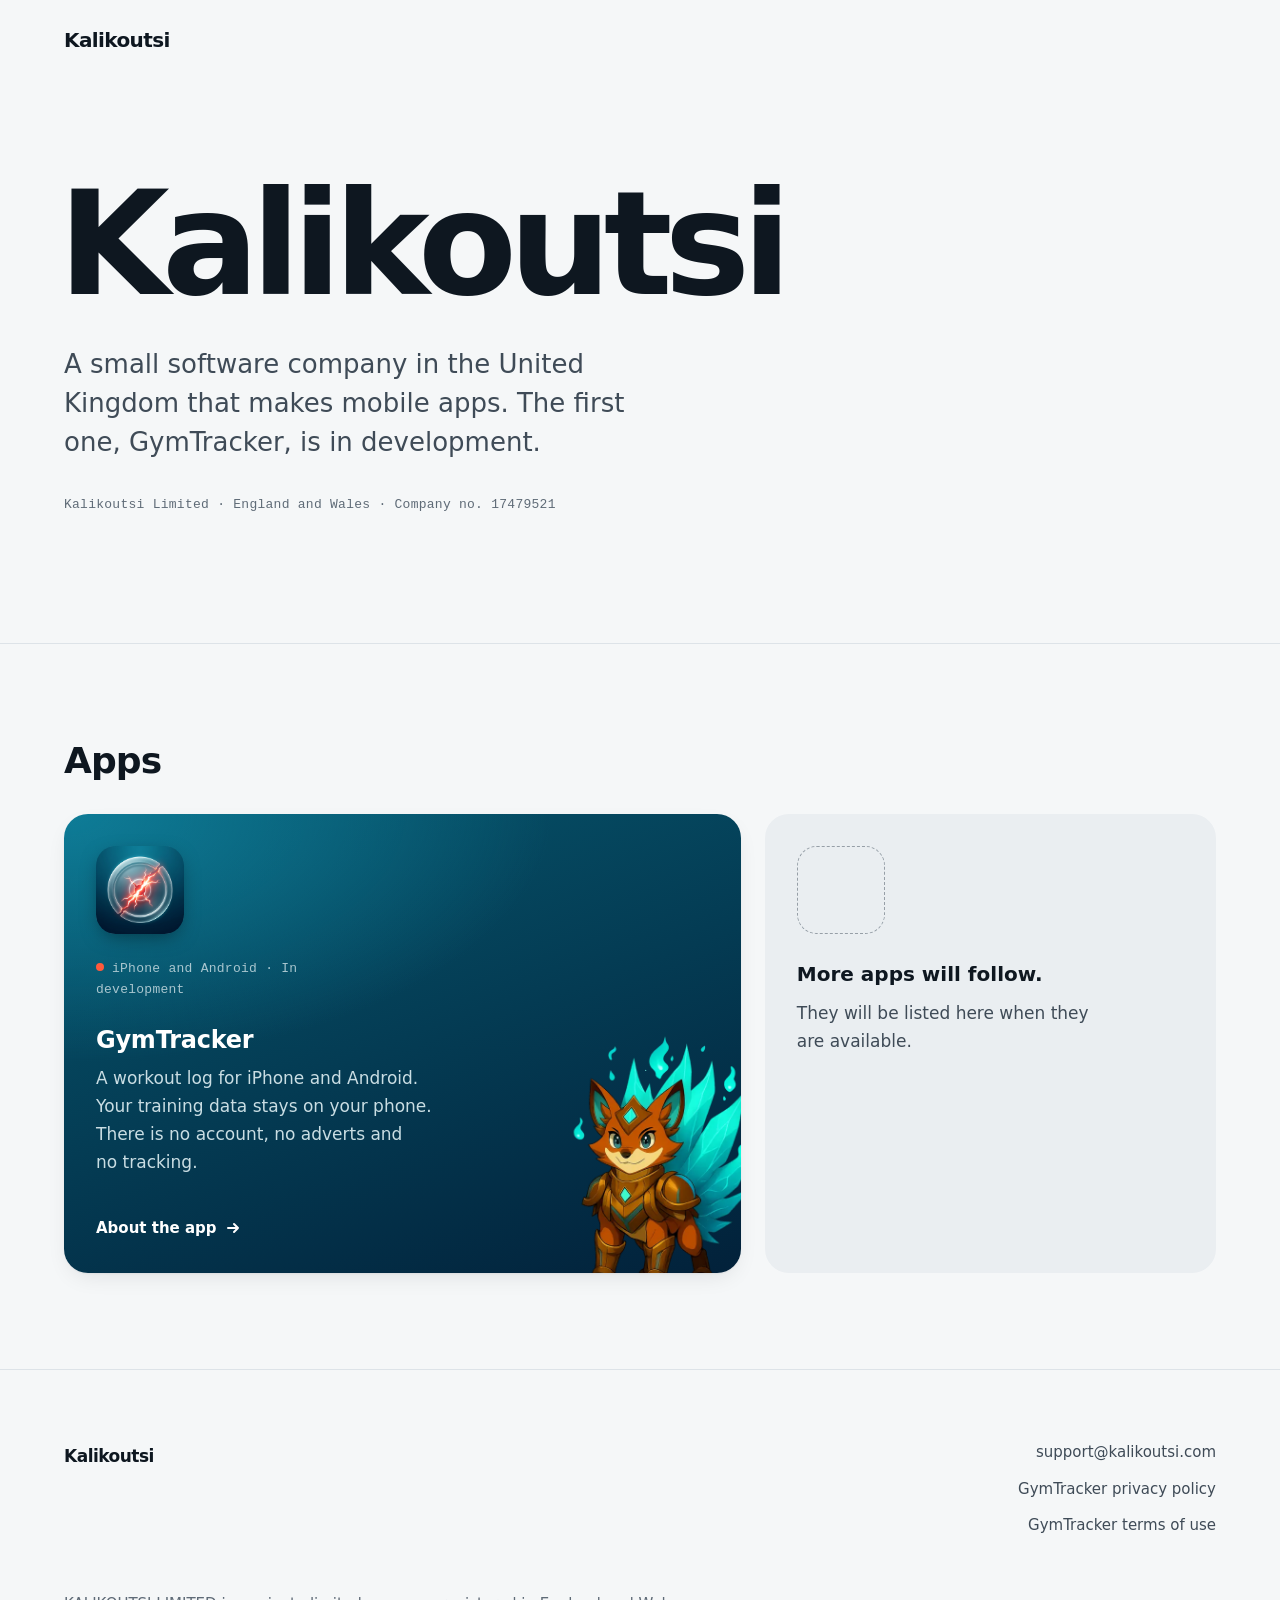
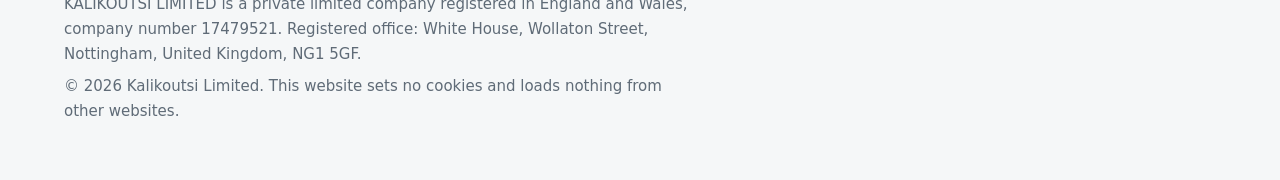
==== commit bbd77a23: "GymTracker: iPhone and Android, with App Store and Google Play placeholders" ====
--- a/index.html
+++ b/index.html
@@ -40,9 +40,9 @@
       <ul class="apps">
         <li class="app-card">
           <img class="app-icon" src="gymtracker-icon.png" width="256" height="256" alt="">
-          <p class="meta"><span class="status-dot" aria-hidden="true"></span>iPhone &middot; In development</p>
+          <p class="meta"><span class="status-dot" aria-hidden="true"></span>iPhone and Android &middot; In development</p>
           <h3><a href="gymtracker.html">GymTracker</a></h3>
-          <p>A workout log for iPhone. Your training data stays on your phone. There is no account, no adverts and no tracking.</p>
+          <p>A workout log for iPhone and Android. Your training data stays on your phone. There is no account, no adverts and no tracking.</p>
           <span class="go" aria-hidden="true">About the app <svg viewBox="0 0 16 16"><path d="M3 8h10M9 4l4 4-4 4"/></svg></span>
           <img class="peek" src="assets/creatures/emberfox/s6-idle.webp" width="420" height="630" alt="" loading="lazy" decoding="async">
         </li>
--- a/styles.css
+++ b/styles.css
@@ -482,6 +482,29 @@
 
 .cta-note { margin-top: var(--s2); font-size: var(--t-sm); color: var(--ink-3); }
 
+/* Store buttons. Placeholders until the listings exist: same shape as the real badges,
+   no link, a "Coming soon" line instead of "Download on the". */
+.store-buttons { display: flex; flex-wrap: wrap; gap: var(--s2); margin: var(--s3) 0 var(--s4); }
+.store-btn {
+  display: inline-flex;
+  align-items: center;
+  gap: 10px;
+  min-height: 56px;
+  padding: 0 18px 0 14px;
+  border-radius: 12px;
+  border: 1px solid var(--line);
+  background: var(--ink);
+  color: var(--bg);
+  text-decoration: none;
+  line-height: 1.1;
+}
+.store-btn svg { width: 26px; height: 26px; fill: currentColor; flex: none; }
+.store-btn small { display: block; font-size: 11px; letter-spacing: .02em; opacity: .8; }
+.store-btn strong { display: block; font-size: 17px; font-weight: 600; }
+.store-btn[aria-disabled="true"] { opacity: .6; cursor: default; }
+@media (prefers-color-scheme: dark) { .store-btn { background: var(--surface-alt, #182129); color: var(--ink); } }
+
+
 /* At a glance */
 .glance { padding: var(--s4); }
 .glance h2 { font-size: var(--t-lg); margin-bottom: var(--s3); }
@@ -490,6 +513,85 @@
 .glance div + div { padding-top: var(--s3); border-top: 1px solid var(--line); }
 .glance dt { font-size: var(--t-sm); font-weight: 600; color: var(--ink-3); }
 .glance dd { margin: 0; }
+
+/* ---------- Screens: phone frames drawn in CSS (no device mockups) ---------- */
+
+.gallery {
+  list-style: none;
+  padding: var(--s1) var(--gutter) var(--s2);
+  margin: 0 calc(-1 * var(--gutter));
+  display: grid;
+  grid-auto-flow: column;
+  grid-auto-columns: min(72%, 280px);
+  gap: var(--s3);
+  overflow-x: auto;
+  overscroll-behavior-x: contain;
+  scroll-snap-type: x mandatory;
+  scroll-padding-inline: var(--gutter);
+  scrollbar-width: thin;
+}
+.gallery > li { scroll-snap-align: start; }
+@media (min-width: 64rem) {
+  .gallery {
+    grid-auto-flow: row;
+    grid-template-columns: repeat(5, 1fr);
+    overflow: visible;
+    margin-inline: 0;
+    padding-inline: 0;
+  }
+}
+
+.gallery figure, .shot-side { margin: 0; }
+
+.phone,
+.shot-phone .frame {
+  padding: 6px;
+  border: 1px solid var(--line);
+  border-radius: 32px;
+  background: var(--surface);
+  box-shadow: var(--shadow);
+}
+.phone img,
+.shot-phone .frame img {
+  width: 100%;
+  border-radius: 26px;
+  background: var(--surface-alt);
+}
+
+.shot-crop .frame {
+  overflow: hidden;
+  border: 1px solid var(--line);
+  border-radius: var(--radius);
+  background: var(--surface);
+  box-shadow: var(--shadow);
+}
+.shot-crop .frame img { width: 100%; }
+
+.gallery figcaption,
+.shot-side figcaption {
+  margin-top: var(--s2);
+  font-size: var(--t-sm);
+  line-height: 1.45;
+  color: var(--ink-2);
+  text-align: center;
+}
+
+.has-shot .shot-side {
+  width: 100%;
+  max-width: 240px;
+  margin: var(--s3) auto 0;
+}
+.has-shot .shot-crop { max-width: 340px; }
+@media (min-width: 48rem) {
+  .feature.has-shot {
+    display: grid;
+    grid-template-columns: 1fr 220px;
+    gap: var(--s5);
+    align-items: start;
+  }
+  .feature.has-shot:has(.shot-crop) { grid-template-columns: 1fr 320px; }
+  .has-shot .shot-side { margin: 0; max-width: none; }
+}
 
 /* ---------- Where your data is stored ---------- */
 
@@ -593,8 +695,9 @@
 
 /* ---------- Companion: growth and the roster ---------- */
 
-.companion-block { margin-top: var(--s4); }
-.companion-block h4 {
+.companion-card { padding: var(--s3); }
+@media (min-width: 48rem) { .companion-card { padding: var(--s4); } }
+.companion-block h3 {
   margin: 0 0 var(--s2);
   font-size: var(--t-sm);
   font-weight: 600;
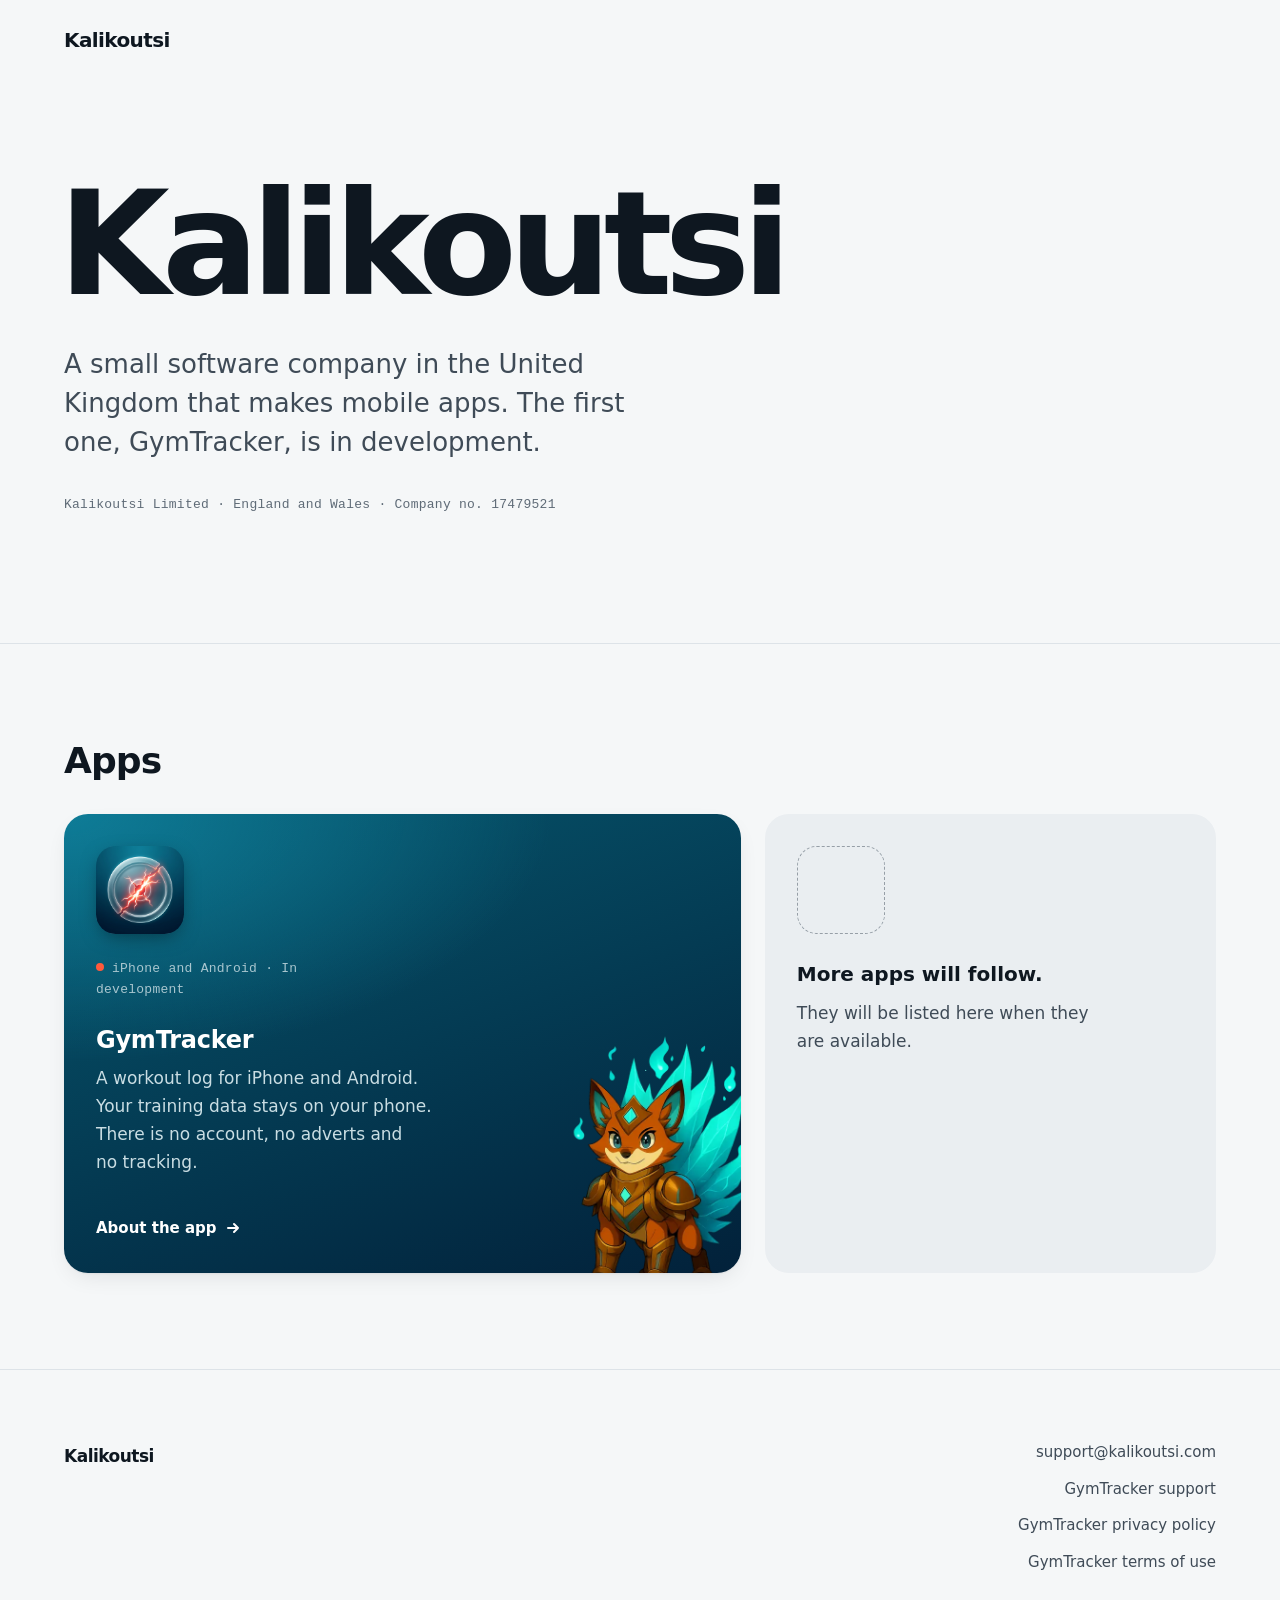
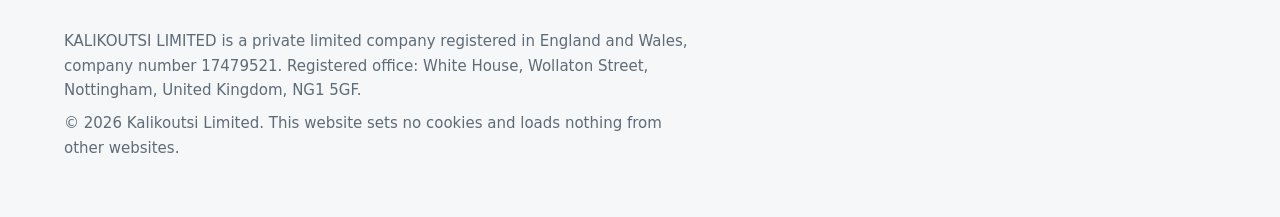
==== commit fb7f117f: "GymTracker: support page, and the subscription section of the privacy policy" ====
--- a/index.html
+++ b/index.html
@@ -62,6 +62,7 @@
       <a class="wordmark" href="index.html">Kalikoutsi</a>
       <ul class="footer-links">
         <li><a href="mailto:support@kalikoutsi.com">support@kalikoutsi.com</a></li>
+        <li><a href="gymtracker-support.html">GymTracker support</a></li>
         <li><a href="gymtracker-privacy.html">GymTracker privacy policy</a></li>
         <li><a href="gymtracker-terms.html">GymTracker terms of use</a></li>
       </ul>
--- a/styles.css
+++ b/styles.css
@@ -710,10 +710,10 @@
   list-style: none;
   padding: 0;
   display: grid;
-  grid-template-columns: repeat(3, 1fr);
+  grid-template-columns: repeat(2, 1fr);
   gap: var(--s3) var(--s2);
 }
-@media (min-width: 40rem) { .levels { grid-template-columns: repeat(6, 1fr); } }
+@media (min-width: 40rem) { .levels { grid-template-columns: repeat(4, 1fr); } }
 
 .levels li { text-align: center; font-size: var(--t-sm); color: var(--ink-2); line-height: 1.4; }
 .levels img {
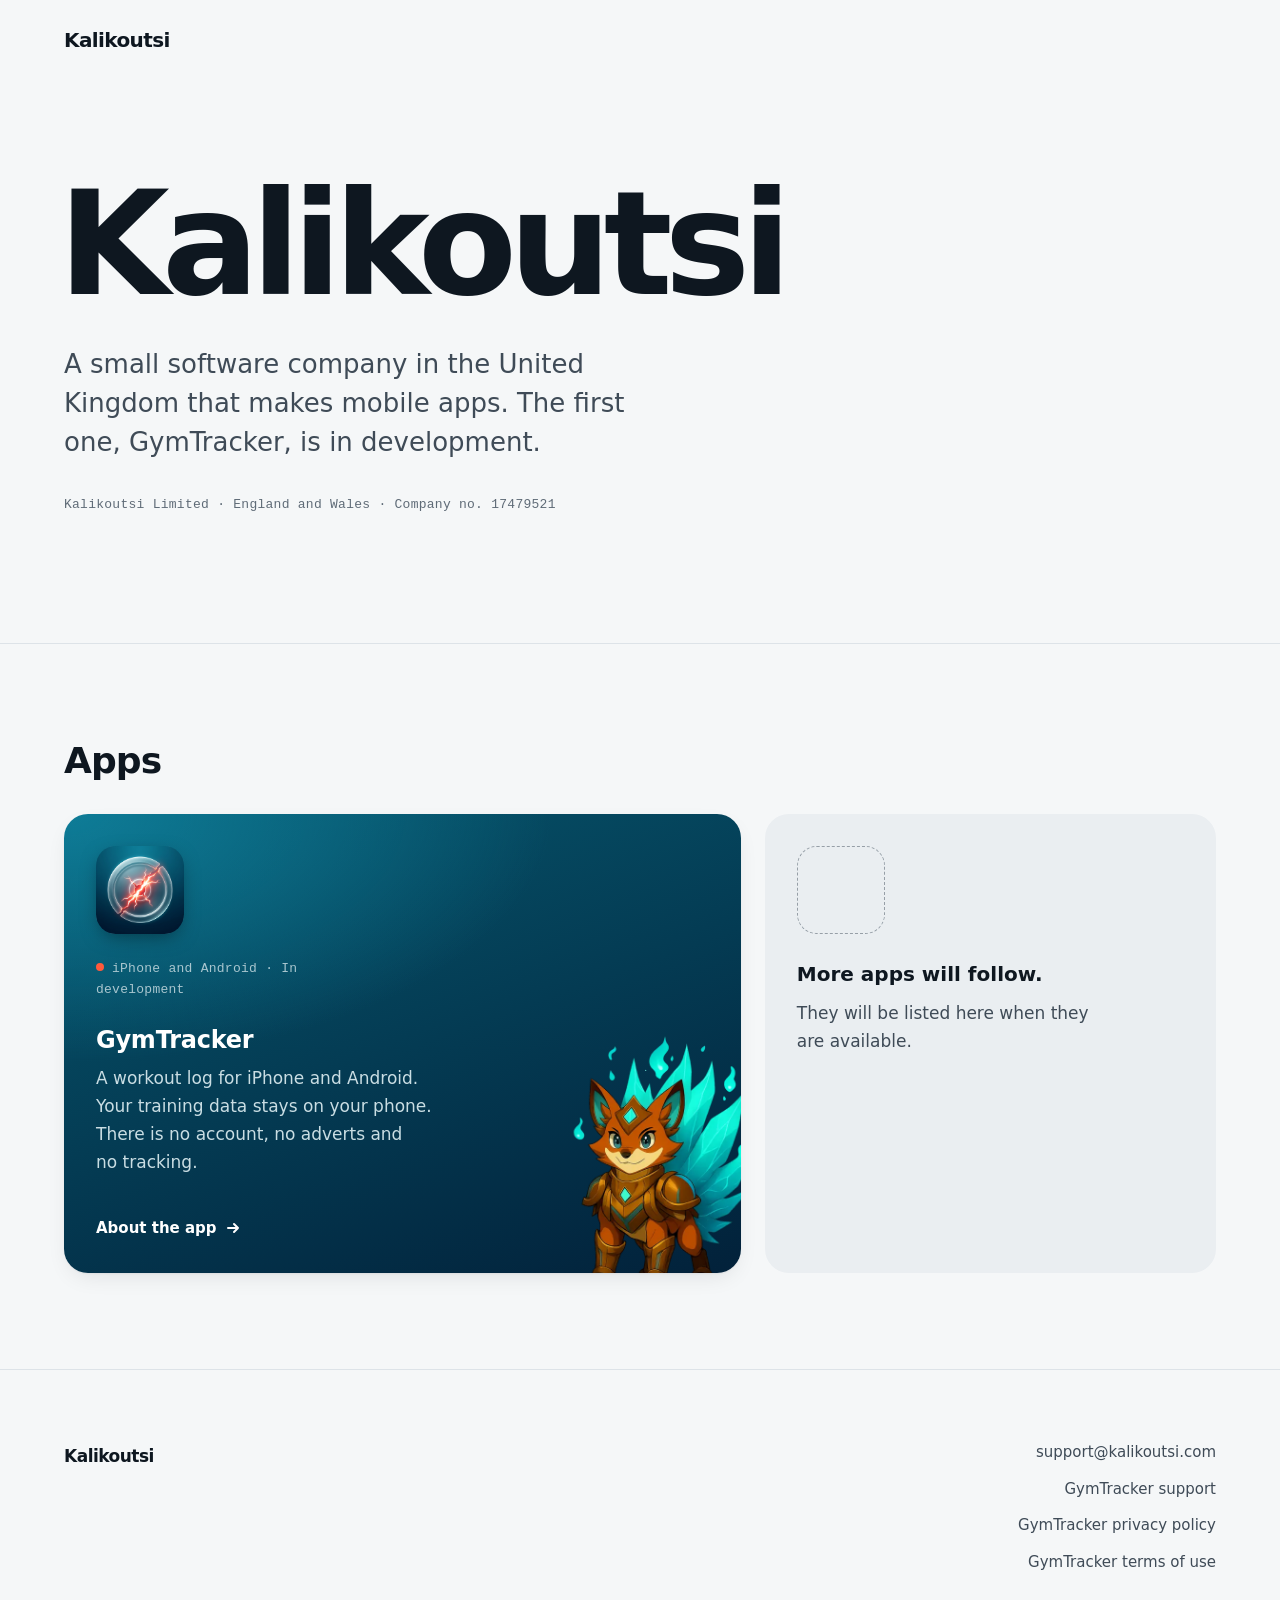
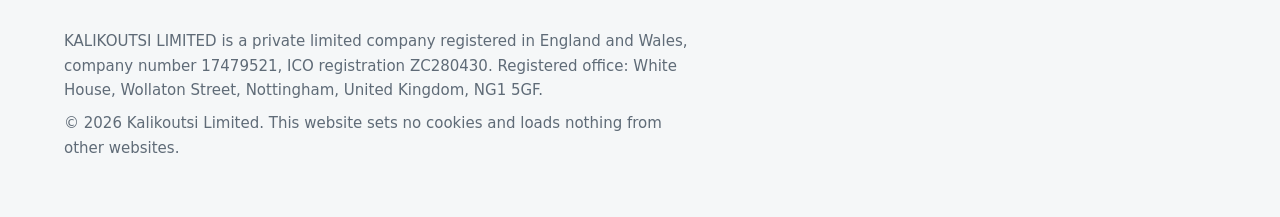
==== commit da4d2a18: "Privacy: ICO registration ZC280430 on the privacy pages and the company line; the complaint route; t" ====
--- a/index.html
+++ b/index.html
@@ -67,7 +67,7 @@
         <li><a href="gymtracker-terms.html">GymTracker terms of use</a></li>
       </ul>
     </div>
-    <p>KALIKOUTSI LIMITED is a private limited company registered in England and Wales, company number 17479521. Registered office: White House, Wollaton Street, Nottingham, United Kingdom, NG1 5GF.</p>
+    <p>KALIKOUTSI LIMITED is a private limited company registered in England and Wales, company number 17479521, ICO registration ZC280430. Registered office: White House, Wollaton Street, Nottingham, United Kingdom, NG1 5GF.</p>
     <p>&copy; 2026 Kalikoutsi Limited. This website sets no cookies and loads nothing from other websites.</p>
   </div>
 </footer>
